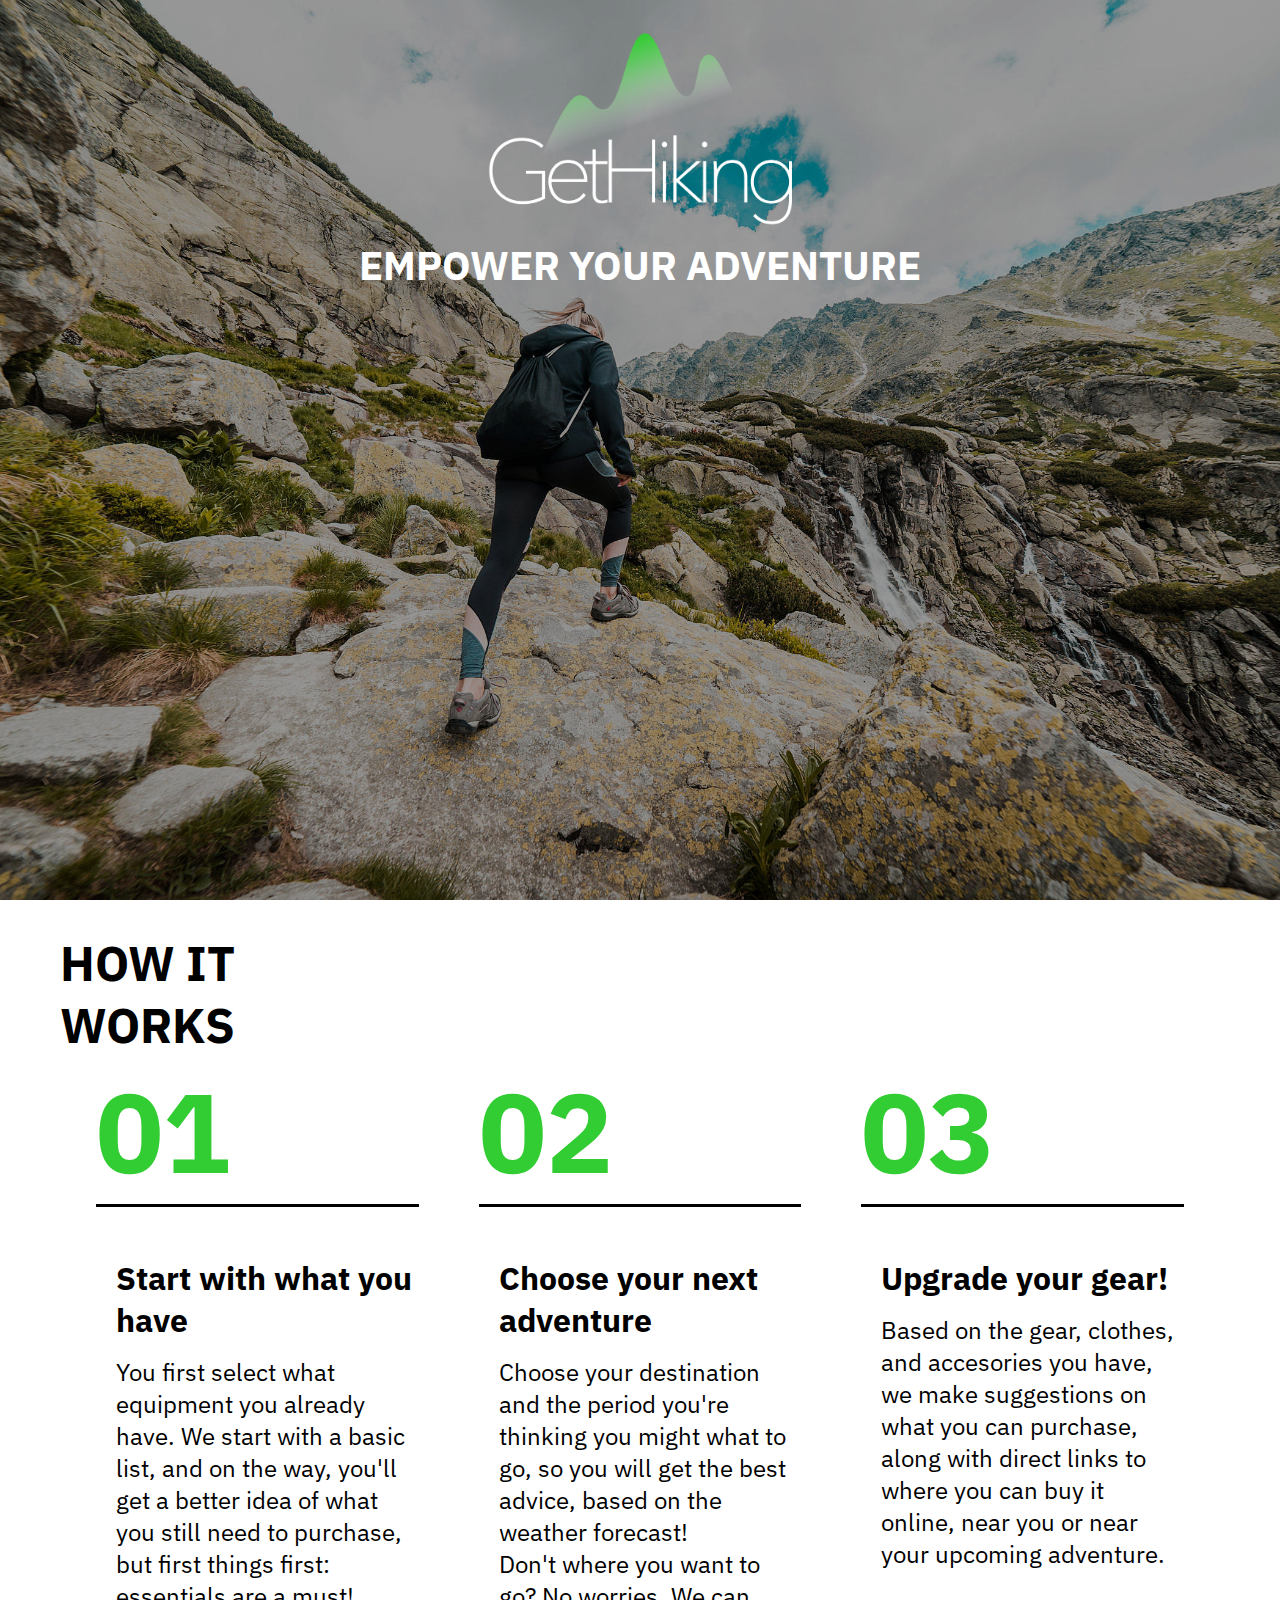
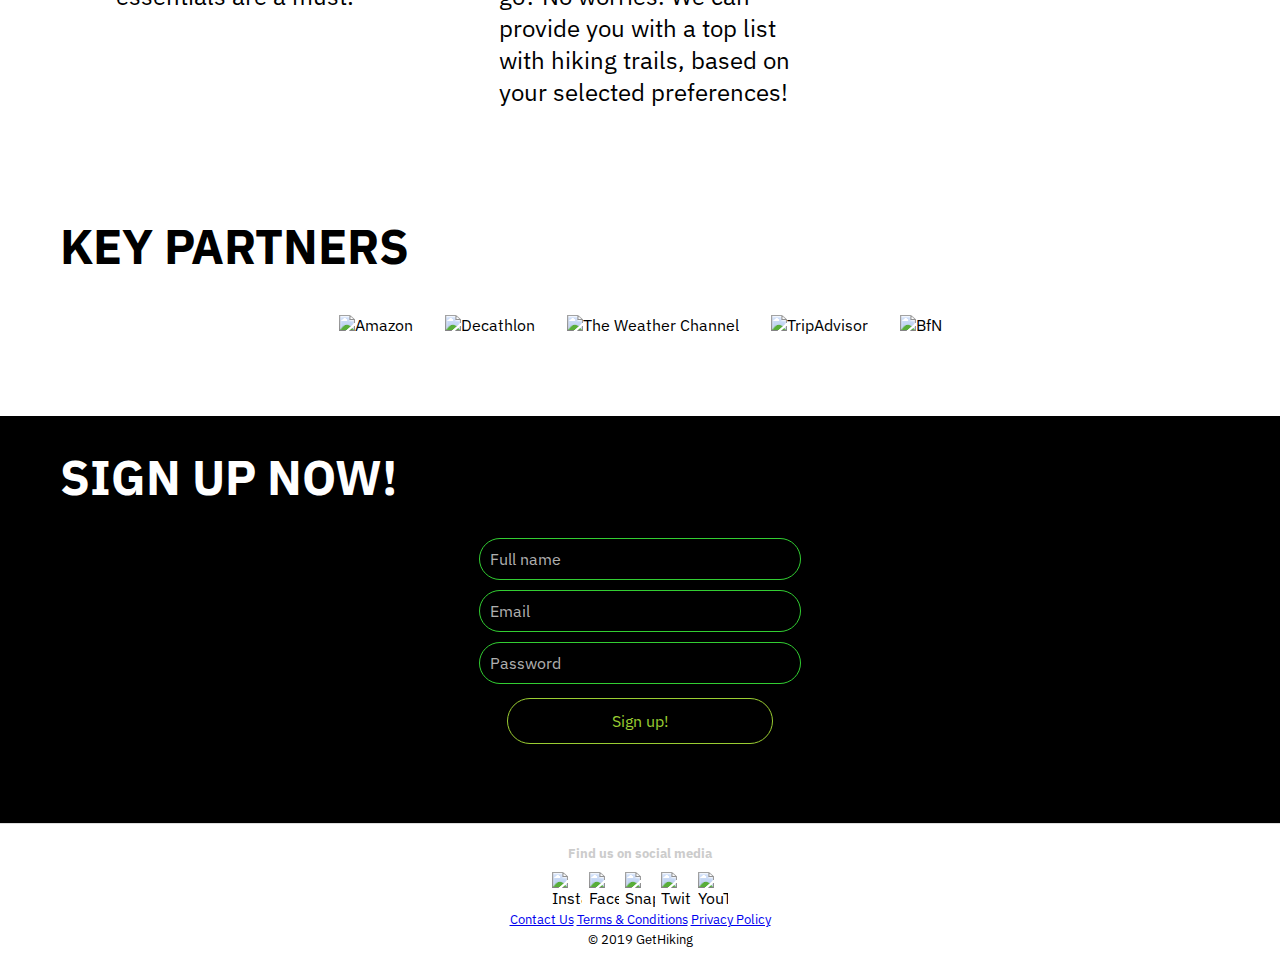
==== index.html @ e92b6bb4 "test commit" ====
<!DOCTYPE html>
<html lang="en">
    <head>
        <link rel="stylesheet" href="style.css" />
        <script src="https://code.jquery.com/jquery-3.3.1.min.js"
                integrity="sha256-FgpCb/KJQlLNfOu91ta32o/NMZxltwRo8QtmkMRdAu8="
                crossorigin="anonymous"></script>
        <link href="https://fonts.googleapis.com/css?family=IBM+Plex+Sans:400,700" rel="stylesheet">
        <link rel="stylesheet" href="https://use.fontawesome.com/releases/v5.6.3/css/all.css" integrity="sha384-UHRtZLI+pbxtHCWp1t77Bi1L4ZtiqrqD80Kn4Z8NTSRyMA2Fd33n5dQ8lWUE00s/" crossorigin="anonymous">
        <title>GetHiking</title>
    </head>
    <body>
        <nav class="navbar">
            <div class="navbar-content">
                <img src="gethiking_logo_wob.png" alt="GetHiking Logo" class="navbar-brand">
                <div class="navbar-links">
                    <a href="#" class="navbar-link active">Home</a>
                    <a href="about.html" class="navbar-link">About Us</a>
                    <a href="#" class="navbar-link">Sign Up</a>
                    <a href="#" class="navbar-link">Sign In</a>
                </div>
            </div>
        </nav>
        <header class="masthead">
            <div class="masthead-hero-img"></div>
            <div class="masthead-content">
                <img src="gethiking_logo_wob.png" alt="GetHiking Logo" class="masthead-logo"><br />
                <h3>EMPOWER YOUR ADVENTURE</h3>
                <h4 id="headline1" class="hidden_on_load"><i class="fas fa-check"></i> Get your packing checklist</h4>
                <h4 id="headline2" class="hidden_on_load"><i class="fas fa-check"></i> Get high quality gear suggestions</h4>
                <h4 id="headline3" class="hidden_on_load"><i class="fas fa-check"></i> Get insights and advice on your trails</h4>
                <h4 id="headline4" class="hidden_on_load"><i class="fas fa-check"></i> Get suggestions based on your current setup</h4>
                <a href="#" class="masthead-btn hidden_on_load">Sign up now</a><br />
                <small class="masthead-small hidden_on_load">Already a user? <a href="#">Click to login</a></small>
                <h6 id="scroll_text" class="hidden_on_load">Scroll to find out more</h6>
                <h5 class="scroll-animation hidden_on_load"><i id="angle_down" class="fas fa-angle-down"></i></h5>
            </div>
        </header>
        <div class="section">
            <div class="container">
                <h1 class="all-caps">How it<br/>works</h1>
                <div class="flex-container">
                    <div class="flex-box-text">
                        <h1 class="flex-header">01</h1><br />
                        <h3 class="flex-header">Start with what you have</h3>
                        <p class="flex-p">You first select what equipment you already have. We start with a basic list, and on the way, you'll get a better idea of what you still need to purchase, but first things first: essentials are a must!</p>
                    </div>
                    <div class="flex-box-text">
                        <h1 class="flex-header">02</h1><br />
                        <h3 class="flex-header">Choose your next adventure</h3>
                        <p class="flex-p">Choose your destination and the period you're thinking you might what to go, so you will get the best advice, based on the weather forecast!<br />Don't where you want to go? No worries. We can provide you with a top list with hiking trails, based on your selected preferences!</p>
                    </div>
                    <div class="flex-box-text">
                        <h1 class="flex-header">03</h1><br />
                        <h3 class="flex-header">Upgrade your gear!</h3>
                        <p class="flex-p">Based on the gear, clothes, and accesories you have, we make suggestions on what you can purchase, along with direct links to where you can buy it online, near you or near your upcoming adventure.</p>
                    </div>
                </div>
            </div>
        </div>
        <div class="spacer"></div>
        <div class="section">
            <div class="container-fluid">
                <h1 class="all-caps">Key Partners</h1>
                <div class="flex-container">
                    <div class="flex-box">
                        <img class="flex-box-img" src="https://upload.wikimedia.org/wikipedia/commons/thumb/7/70/Amazon_logo_plain.svg/2000px-Amazon_logo_plain.svg.png" alt="Amazon">
                    </div>
                    <div class="flex-box">
                        <img class="flex-box-img" src="https://upload.wikimedia.org/wikipedia/de/thumb/c/c4/Decathlon_Logo.svg/2000px-Decathlon_Logo.svg.png" alt="Decathlon">
                    </div>
                    <div class="flex-box">
                        <img class="flex-box-img" src="https://upload.wikimedia.org/wikipedia/commons/thumb/7/77/The_Weather_Channel_logo_2005-present.svg/1200px-The_Weather_Channel_logo_2005-present.svg.png" alt="The Weather Channel">
                    </div>
                    <div class="flex-box">
                        <img class="flex-box-img" src="https://upload.wikimedia.org/wikipedia/en/thumb/2/22/TripAdvisor_logo.svg/1200px-TripAdvisor_logo.svg.png" alt="TripAdvisor">
                    </div>
                    <div class="flex-box">
                        <img class="flex-box-img" src="https://www.bfn.de/fileadmin/global/templates/images/logo_bfn.gif" alt="BfN">
                    </div>
                </div>
            </div>
        </div>
        <div class="spacer"></div>
        <!-- <div class="section">
            <div class="container">
                <h1 class="all-caps">User Testimonials</h1>
            </div>
        </div> -->
        <div class="section section-dark">
            <div class="container">
                <h1 class="all-caps">Sign up now!</h1>
                <div class="center">
                    <input type="text" name="" value="" placeholder="Full name" class="form-control"><br />
                    <input type="text" name="" value="" placeholder="Email" class="form-control"><br />
                    <input type="password" name="" value="" placeholder="Password" class="form-control"><br />
                    <a href="#" class="btn-link btn-success">Sign up!</a><br />
                </div>
            </div>
            <div class="spacer">

            </div>
        </div>
        <footer class="footer center">
            <h5>Find us on social media</h5>
            <div class="flex-container">
                <div class="footer-flex-box">
                    <img class="flex-box-img" src="https://www.brandchannel.com/wp-content/uploads/2016/05/instagram-new-logo-may-2016.jpg" alt="Instagram">
                </div>
                <div class="footer-flex-box">
                    <img class="flex-box-img" src="https://upload.wikimedia.org/wikipedia/commons/thumb/c/cd/Facebook_logo_%28square%29.png/600px-Facebook_logo_%28square%29.png" alt="Facebook">
                </div>
                <div class="footer-flex-box">
                    <img class="flex-box-img" src="https://seeklogo.com/images/S/snapchat-logo-2D9C3E7ADA-seeklogo.com.png" alt="Snapchat">
                </div>
                <div class="footer-flex-box">
                    <img class="flex-box-img" src="https://upload.wikimedia.org/wikipedia/de/thumb/9/9f/Twitter_bird_logo_2012.svg/2000px-Twitter_bird_logo_2012.svg.png" alt="Twitter">
                </div>
                <div class="footer-flex-box">
                    <img class="flex-box-img" src="https://upload.wikimedia.org/wikipedia/commons/thumb/7/72/YouTube_social_white_square_%282017%29.svg/2000px-YouTube_social_white_square_%282017%29.svg.png" alt="YouTube">
                </div>
            </div>
            <small><a href="#">Contact Us</a> <a href="#">Terms & Conditions</a> <a href="#">Privacy Policy</a></small><br />
            <small>&copy 2019 GetHiking</small>
        </footer>
        
    </body>
    <script type="text/javascript">
      $(document).ready(function () {
            $(".hidden_on_load").css({opacity: 0});
            $(".navbar").hide();
            $("#headline1").delay(1000).animate({opacity: 1}, 600, "swing", function(){
                $("#headline2").animate({opacity: 1}, 600, "swing", function(){
                    $("#headline3").animate({opacity: 1}, 600, "swing", function(){
                        $("#headline4").animate({opacity: 1}, 600, "swing", function(){
                            $(".masthead-btn, .masthead-small").delay(700).animate({opacity: 1}, 600, "swing");
                            $("#scroll_text").delay(700).animate({opacity: 1}, 600, "swing");
                        });
                    });
                });
            });
            $(function () {
                $(window).scroll(function () {
                    if ($(this).scrollTop() > 100) {
                        $('.navbar').fadeIn();
                    } else {
                        $('.navbar').fadeOut();
                    }
                });
            });
        });
    </script>

</html>
---- style.css ----
body {
    font-family: 'IBM Plex Sans', sans-serif;
    margin: 0;
}

h1 {
    font-size: 3rem;
}

.container, .container-fluid {
    max-width: 1160px;
    padding: 0 2vw 0 2vw;
    margin: 0 auto;
}

.navbar {
    position: fixed;
    left: 0;
    top: 0;
    width: 100vw;
    height: 70px;
    background-color: rgba(0,0,0,0.98);
    z-index: 9999;
}


.navbar-brand {
    display: inline;
    height: 100%;
}

.navbar-content {
    left: 15px;
    right: 15px;
    position: absolute;
    height: 80%;
    width: 100vw;
    top: 50%;
    transform: translateY(-50%);
}

.navbar-links {
    top: 50%;
    transform: translateY(-50%);
    display: inline;
    position: absolute;
    float: right;
    right: 20px;
}

.navbar-link:link, .navbar-link:visited {
    margin-right: 5px;
    text-align: center;
    border: 1.5px solid white;
    padding: 10px 20px 10px 20px;
    border-radius: 30px;
    color: white;
    text-decoration: none;
    transition: color .15s ease-in, background-color .15s ease-in;
}

.navbar-link:hover {
    background-color: white;
    border: 1.5px solid white;
    color: black;
}

.navbar-link:active {
    background-color: #f0f0f0;
    border: 1.5px solid #fefefe;
    color: black;
    transition: background-color 0s;
}

.active {
    background-color: white;
    color: black !important;
}

.masthead {
    min-height: 100vh !important;
    width: 100vw;
    text-align: center;
    animation: fadein 1s;
}

.masthead-hero-img {
    position: absolute;
    z-index: -1;
    width: 100%;
    height: 100%;
    background-image: url(hiking_hero_img.jpg);
    background-repeat: no-repeat;
    background-size: cover;
    filter: brightness(0.6);
}

.masthead-logo {
    padding-top: 3vh;
    max-width: 70vw;
}

.masthead-small, .masthead a {
    color: white
}
@media only screen and (min-width: 500px) {
    .masthead-logo {
        max-width: 25vw;
    }
}

.masthead-content {
    width: 100%;
    min-height: 100vh !important;
    z-index: 0;
    position: absolute;
    word-break: break-all;
}

.masthead-content h1, .masthead-content h2, .masthead-content h3 {
    margin: 5px 0 5px 0;
    color: white;
    display: block;
    word-break: keep-all;
    font-size: 2.5rem;
    font-weight: 800;
}
.masthead h4{
    margin: 10px 10px 20px 10px;
    color: white;
    display: block;
    word-break: keep-all;
    font-size: 1.5rem;
    font-weight: 800;
}

.masthead h5 {
    margin: 0;
    color: white;
    display: block;
    font-size: 1.5rem;
    font-weight: 800;
}

.masthead h6 {
    margin: 10px 0 0 0;
    color: white;
    font-size: 1.25rem;
    font-weight: 800;
}

.alert {
    padding: 15px;
    border: 2px solid;
    border-radius: 8px;
    max-width: 60vw;
    margin: 15px auto;
    color: white;
}

.alert-info {
    border-color: #007bff;
    background-color: rgba(0,123,255,0.75);
}

.alert-warning {
    border-color: #ffc107;
    background-color: rgba(255,193,7,0.75);
}

.alert-success {
    border-color: #28a745;
    background-color: rgba(40,167,69,0.75);
}

.alert-danger {
    border-color: #dc353d;
    background-color: rgba(220,53,69,0.75);
}

.section {
    position: relative;
    width: 100vw !important;
}

.section-dark {
    background-color: black;
}

.flex-container {
    display: flex;
    align-content: center;
    justify-content: center;
    flex-flow: row wrap;
}

.flex-box {
    max-width: 200px;
    padding: .1rem .75rem .1rem .75rem;
    margin: .25rem .25rem .25rem .25rem;
    align-self: center;
}

.flex-box-text {
    max-width: 33%;
    padding: 0;
    margin: 0;
    align-self: flex-start;
    text-align: left;
}

.section-dark .flex-box-text, .section-dark h1 {
    color: white;
}

.footer-flex-box {
    /* margin-top: 50px; */
    max-width: 30px;
    padding: 0 .2rem 0 .2rem;
    align-self: center;
    margin-bottom: 0;
}

.flex-box-img {
    max-width: 100%;
}

h1.flex-header {
    font-size: 7rem;
    padding: 0 20px 0 0;
    margin: -30px 30px 15px 30px;
    border-bottom: 3px solid black;
    color: limegreen;
}

.section-dark h1 {
    margin: 0;
    padding-top: 30px;
    padding-bottom: 30px;
}

h3.flex-header {
    font-size: 2rem;
    padding: 0 0 0 20px;
    margin: 15px 30px 15px 30px;
}

.flex-p {
    font-size: 1.5rem;
    padding: 0 0 0 20px;
    margin: 0 30px 0px 30px;
}

.narrow-margin {
    margin: 10px 0 10px 0;
}
.center {
    text-align: center;
}

a.masthead-btn:link, a.masthead-btn:visited{
    border: 1.5px solid #FFFFFF;
    border-radius: 1.5rem;
    padding: .75rem 2rem .75rem 2rem;
    margin: .25rem 0 .25rem 0;
    text-align: center;
    display: inline-block;
    min-width: 200px;
    color: #FFFFFF;
    font-size: 1.5rem;
    text-decoration: none !important;
    background-color: rgba(255,255,255,0);
    transition: color .15s ease-in, background-color .15s ease-in;

}

a.masthead-btn:hover{
    color: black;
    background-color: #FFFFFF;
}

a.masthead-btn:active{
    border-color: #F0F0F0;
    color: black;
    background-color: #F0F0F0;
    transition: color 0s, background-color 0s;
}

.btn-link {
    border: 1.5px solid;
    border-radius: 1.5rem;
    padding: .75rem 2rem .75rem 2rem;
    margin: .25rem 0 .25rem 0;
    text-align: center;
    display: inline-block;
    min-width: 200px;
    text-decoration: none !important;
    transition: color .15s ease-in, background-color .15s ease-in;
}

.btn-success:link, .btn-success:visited{
    border-color:  #9ACD32;
    color: #9ACD32;
}

.btn-danger:link, .btn-danger:visited {
    border-color: #dc353d;
    color: #dc353d;
}

.btn-success:hover {
    color: white;
    background-color: #9ACD32;
}

.btn-danger:hover {
    background-color: #dc353d;
    color: white;
}

.btn-success:active {
    background-color: #9ACD32;
    transition: background-color 0s;
}

.btn-danger:active {
    background-color: #bf2c31;
    transition: background-color 0s;
}


.footer {
    border-top: 1px solid #DDDDDD;
    padding: 10px 0 10px 0;
}

.footer h5 {
    color: #CCCCCC;
    margin: 10px 0 10px 0;
}

@media only screen and (max-width : 800px) {
    .my_image {
        max-width: calc(98vw - 20px);
    }
}

.scroll-animation {
    animation-name: scrollanimation;
    animation-delay: 4.1s;
    animation-duration: 1.5s;
    animation-iteration-count: infinite;
    animation-direction: normal;
}

.all-caps {
    text-transform: uppercase;
}

.spacer {
    height: 75px;
}
.form {
    display: block;
    width: 300px;
}

.btn {

}

.form-control {
    background-color: rgba(0,0,0,0);
    color: white;
    padding: 10px;
    width: 300px !important;
    border: 1px solid limegreen;
    border-radius: 1.5rem;
    font-size: 1rem;
    font-family: 'IBM Plex Sans';
    margin: 0 0 10px 0;
}
input.form-control::placeholder {
    color: rgba(255,255,255, 0.7);
    font-family: 'IBM Plex Sans';
}

@keyframes scrollanimation {
    from {opacity: 0; margin-top: 0px}
    to {opacity: 1; margin-top: 20px}
}

@keyframes fadein {
    from { opacity: 0; }
    to   { opacity: 1; }
}
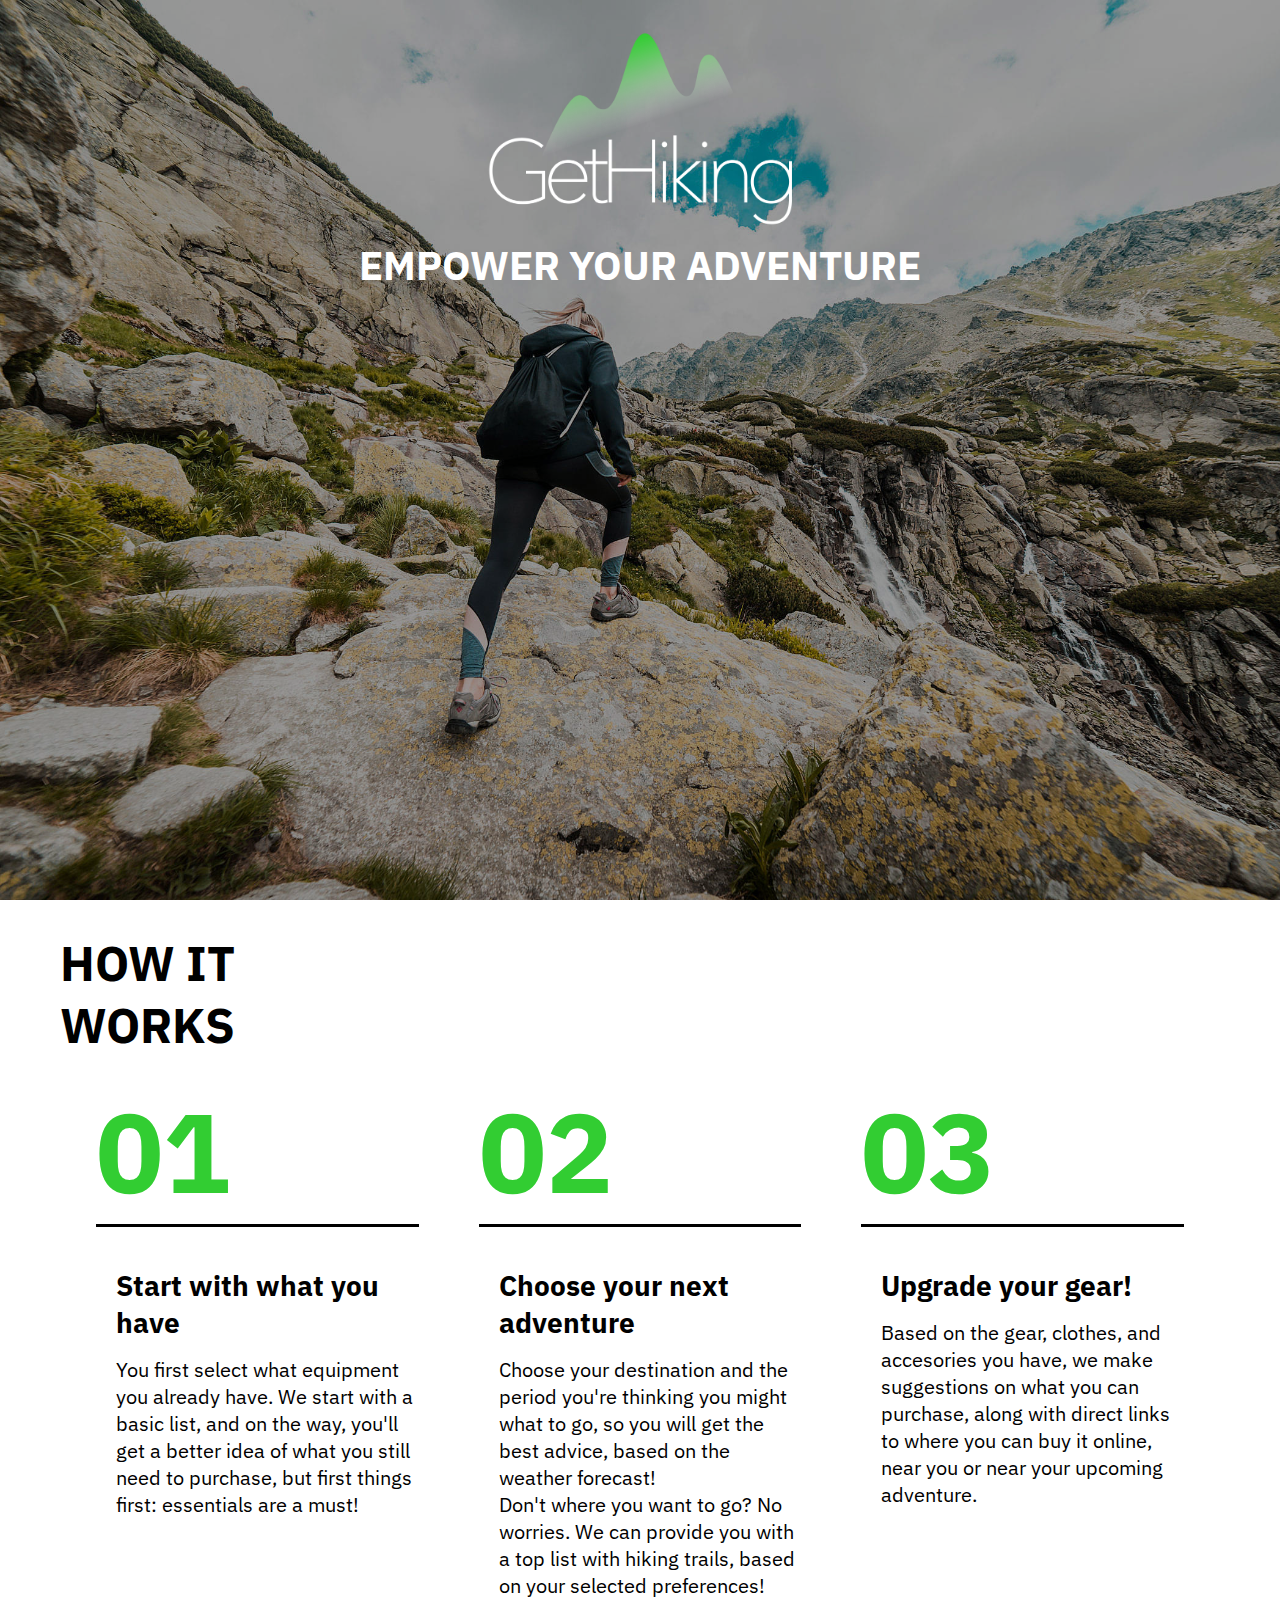
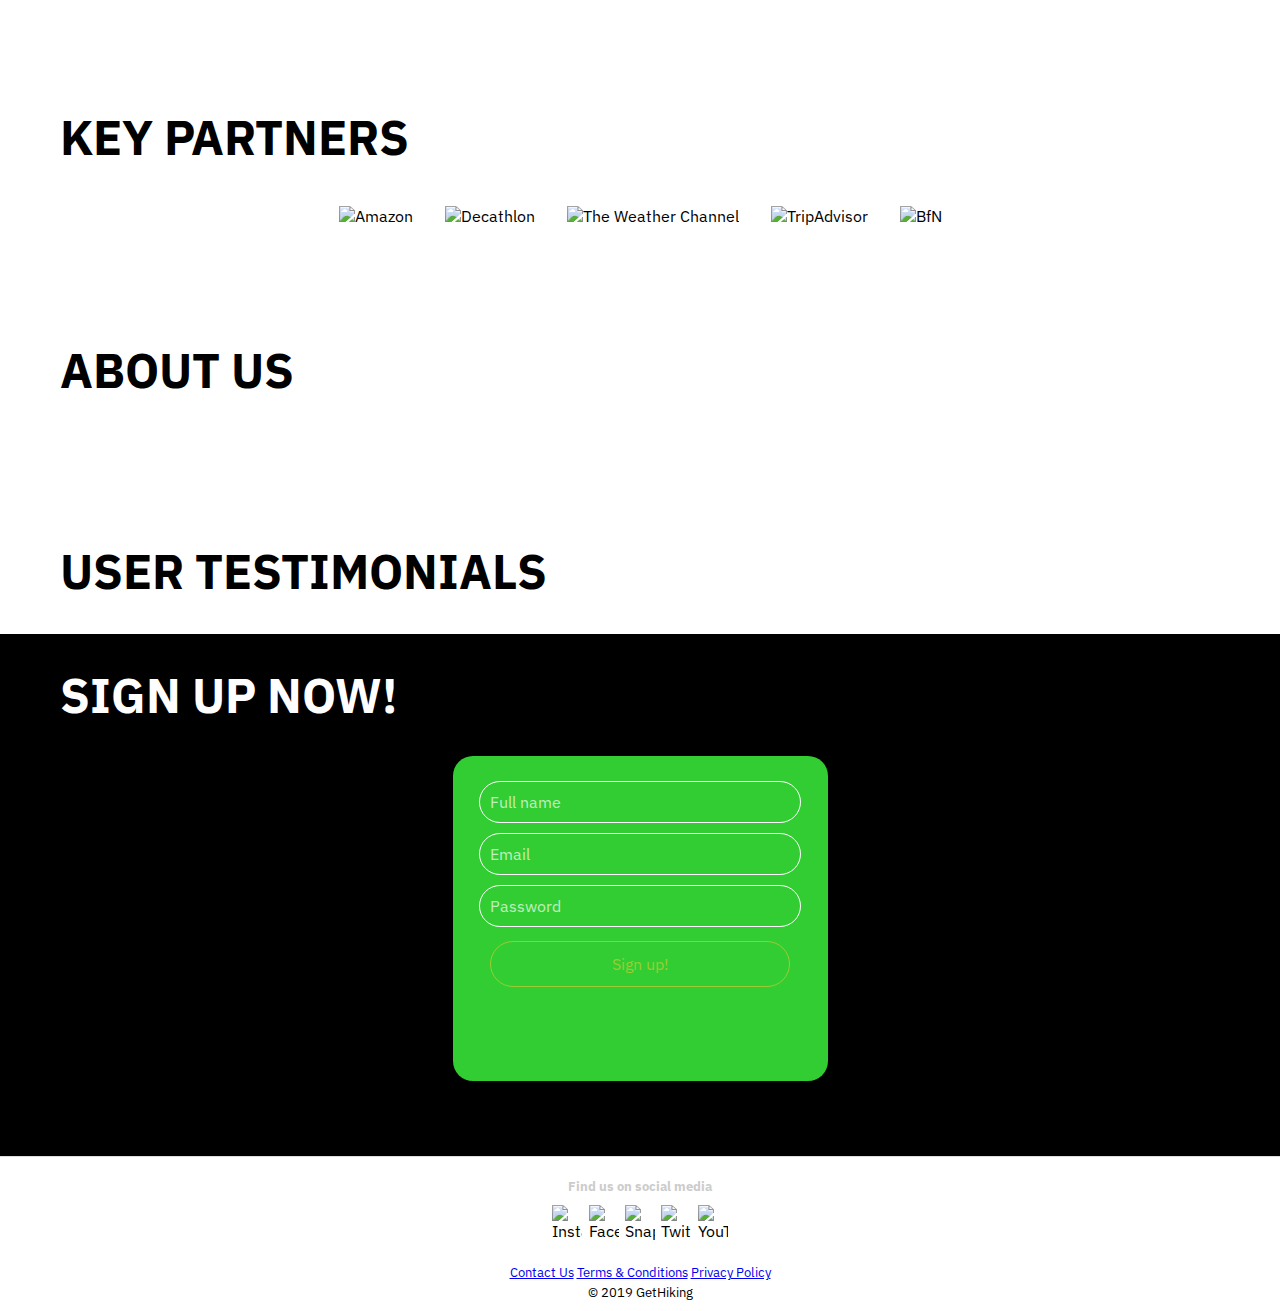
==== commit e11a0c6a: "Updated responsive design" ====
--- a/index.html
+++ b/index.html
@@ -1,6 +1,7 @@
 <!DOCTYPE html>
 <html lang="en">
     <head>
+        <meta name="viewport" content="width=device-width, initial-scale=1.0">
         <link rel="stylesheet" href="style.css" />
         <script src="https://code.jquery.com/jquery-3.3.1.min.js"
                 integrity="sha256-FgpCb/KJQlLNfOu91ta32o/NMZxltwRo8QtmkMRdAu8="
@@ -11,13 +12,15 @@
     </head>
     <body>
         <nav class="navbar">
+            <script type="text/javascript">
+                $(".navbar").hide();
+            </script>
             <div class="navbar-content">
                 <img src="gethiking_logo_wob.png" alt="GetHiking Logo" class="navbar-brand">
                 <div class="navbar-links">
-                    <a href="#" class="navbar-link active">Home</a>
-                    <a href="about.html" class="navbar-link">About Us</a>
-                    <a href="#" class="navbar-link">Sign Up</a>
-                    <a href="#" class="navbar-link">Sign In</a>
+                    <a href="#about" class="navbar-link">About Us</a>
+                    <a href="#login" class="navbar-link">Sign In</a>
+                    <a href="#signup" class="navbar-link focus">Sign Up</a>
                 </div>
             </div>
         </nav>
@@ -82,19 +85,27 @@
             </div>
         </div>
         <div class="spacer"></div>
-        <!-- <div class="section">
+        <div class="section" id="about">
+            <div class="container">
+                <h1 class="all-caps">About Us</h1>
+            </div>
+        </div>
+        <div class="spacer"></div>
+        <div class="section">
             <div class="container">
                 <h1 class="all-caps">User Testimonials</h1>
             </div>
-        </div> -->
+        </div>
         <div class="section section-dark">
             <div class="container">
                 <h1 class="all-caps">Sign up now!</h1>
                 <div class="center">
-                    <input type="text" name="" value="" placeholder="Full name" class="form-control"><br />
-                    <input type="text" name="" value="" placeholder="Email" class="form-control"><br />
-                    <input type="password" name="" value="" placeholder="Password" class="form-control"><br />
-                    <a href="#" class="btn-link btn-success">Sign up!</a><br />
+                    <form class="signup-form" onsubmit="signup(event); return false;" action="index.html" method="post">
+                        <input type="text" name="" value="" placeholder="Full name" class="form-control"><br />
+                        <input type="text" name="" value="" placeholder="Email" class="form-control"><br />
+                        <input type="password" name="" value="" placeholder="Password" class="form-control"><br />
+                        <input type="submit" class="form-control btn-link btn-success" value="Sign up!"><br />
+                    </form>
                 </div>
             </div>
             <div class="spacer">
@@ -120,15 +131,17 @@
                     <img class="flex-box-img" src="https://upload.wikimedia.org/wikipedia/commons/thumb/7/72/YouTube_social_white_square_%282017%29.svg/2000px-YouTube_social_white_square_%282017%29.svg.png" alt="YouTube">
                 </div>
             </div>
+            <br />
             <small><a href="#">Contact Us</a> <a href="#">Terms & Conditions</a> <a href="#">Privacy Policy</a></small><br />
             <small>&copy 2019 GetHiking</small>
         </footer>
-        
+        <div class="modal">
+
+        </div>
     </body>
     <script type="text/javascript">
       $(document).ready(function () {
             $(".hidden_on_load").css({opacity: 0});
-            $(".navbar").hide();
             $("#headline1").delay(1000).animate({opacity: 1}, 600, "swing", function(){
                 $("#headline2").animate({opacity: 1}, 600, "swing", function(){
                     $("#headline3").animate({opacity: 1}, 600, "swing", function(){
@@ -138,6 +151,13 @@
                         });
                     });
                 });
+            });
+            $("nav").find("a").click(function(e) {
+                e.preventDefault();
+                var section = $(this).attr("href");
+                $("html, body").animate({
+                    scrollTop: $(section).offset().top - 70
+                }, 1500, "swing");
             });
             $(function () {
                 $(window).scroll(function () {
@@ -149,6 +169,12 @@
                 });
             });
         });
+        function signup(e){
+            e.preventDefault();
+            alert("we're here...");
+            console.log("form submit...");
+            return false;
+        }
     </script>
 
 </html>
--- a/style.css
+++ b/style.css
@@ -36,17 +36,26 @@
     height: 80%;
     width: 100vw;
     top: 50%;
+    -webkit-transform: translateY(-50%);
+    -moz-transform: translateY(-50%);
+    -ms-transform: translateY(-50%);
     transform: translateY(-50%);
 }
+
+
 
 .navbar-links {
     top: 50%;
+    -webkit-transform: translateY(-50%);
+    -moz-transform: translateY(-50%);
+    -ms-transform: translateY(-50%);
     transform: translateY(-50%);
     display: inline;
     position: absolute;
     float: right;
     right: 20px;
 }
+
 
 .navbar-link:link, .navbar-link:visited {
     margin-right: 5px;
@@ -59,6 +68,23 @@
     transition: color .15s ease-in, background-color .15s ease-in;
 }
 
+@media only screen and (max-width: 450px) {
+    .navbar-links {
+        font-size: 0.8rem;
+    }
+
+    .navbar-link:link, .navbar-link:visited {
+        margin-right: 5px;
+        text-align: center;
+        border: 1.5px solid white;
+        padding: 7.5px 15px 7.5px 15px;
+        border-radius: 30px;
+        color: white;
+        text-decoration: none;
+        transition: color .15s ease-in, background-color .15s ease-in;
+    }
+}
+
 .navbar-link:hover {
     background-color: white;
     border: 1.5px solid white;
@@ -72,7 +98,7 @@
     transition: background-color 0s;
 }
 
-.active {
+.focus {
     background-color: white;
     color: black !important;
 }
@@ -82,6 +108,7 @@
     width: 100vw;
     text-align: center;
     animation: fadein 1s;
+    /* transform: translateZ(0); */
 }
 
 .masthead-hero-img {
@@ -134,6 +161,19 @@
     font-weight: 800;
 }
 
+@media only screen and (max-width: 450px) {
+    .masthead-content h1, .masthead-content h2, .masthead-content h3 {
+        margin: 5px 0 5px 0;
+        color: white;
+        display: block;
+        word-break: keep-all;
+        font-size: 2rem;
+    }
+    .masthead h4{
+        font-size: 1.1rem;
+    }
+}
+
 .masthead h5 {
     margin: 0;
     color: white;
@@ -228,7 +268,7 @@
 h1.flex-header {
     font-size: 7rem;
     padding: 0 20px 0 0;
-    margin: -30px 30px 15px 30px;
+    margin: -10px 30px 15px 30px;
     border-bottom: 3px solid black;
     color: limegreen;
 }
@@ -240,15 +280,44 @@
 }
 
 h3.flex-header {
-    font-size: 2rem;
+    font-size: 1.75rem;
     padding: 0 0 0 20px;
-    margin: 15px 30px 15px 30px;
+    margin: 5px 30px 15px 30px;
 }
 
 .flex-p {
-    font-size: 1.5rem;
+    font-size: 1.25rem;
     padding: 0 0 0 20px;
     margin: 0 30px 0px 30px;
+}
+
+@media only screen and (max-width: 450px){
+    .flex-box-text {
+        min-width: 90vw;
+        padding: 0;
+        margin: 0;
+        align-self: flex-start;
+        text-align: left;
+    }
+    h3.flex-header {
+        font-size: 1.75rem;
+        padding: 0 0 0 20px;
+        margin: 5px 5px 15px 5px;
+    }
+
+    .flex-p {
+        font-size: 1.25rem;
+        padding: 0 0 0 20px;
+        margin: 0 30px 10px 30px;
+    }
+
+    h1.flex-header {
+        font-size: 6rem;
+        padding: 0 20px 0 0;
+        margin: -10px 5px 15px 5px;
+        border-bottom: 3px solid black;
+        color: limegreen;
+    }
 }
 
 .narrow-margin {
@@ -286,6 +355,37 @@
     transition: color 0s, background-color 0s;
 }
 
+.signup-form {
+    background-color: limegreen;
+    border-radius: 20px;
+    display: inline-block;
+    padding: 25px 0 0 0;
+    width: 375px;
+    height: 300px;
+}
+
+.form-control {
+    background-color: rgba(0,0,0,0);
+    color: white;
+    padding: 10px;
+    width: 80% !important;
+    border: 1px solid white;
+    border-radius: 1.5rem;
+    font-size: 1rem;
+    font-family: 'IBM Plex Sans';
+    margin: 0 0 10px 0;
+}
+input.form-control::placeholder {
+    color: rgba(255,255,255, 0.7);
+    font-family: 'IBM Plex Sans';
+}
+
+@media only screen and (max-width: 450px) {
+    .signup-form {
+        width: 90vw;
+    }
+}
+
 .btn-link {
     border: 1.5px solid;
     border-radius: 1.5rem;
@@ -298,7 +398,7 @@
     transition: color .15s ease-in, background-color .15s ease-in;
 }
 
-.btn-success:link, .btn-success:visited{
+.btn-success, .btn-success:link, .btn-success:visited{
     border-color:  #9ACD32;
     color: #9ACD32;
 }
@@ -351,6 +451,7 @@
     animation-duration: 1.5s;
     animation-iteration-count: infinite;
     animation-direction: normal;
+    transform: translateZ(0);
 }
 
 .all-caps {
@@ -360,29 +461,9 @@
 .spacer {
     height: 75px;
 }
-.form {
-    display: block;
-    width: 300px;
-}
 
 .btn {
 
-}
-
-.form-control {
-    background-color: rgba(0,0,0,0);
-    color: white;
-    padding: 10px;
-    width: 300px !important;
-    border: 1px solid limegreen;
-    border-radius: 1.5rem;
-    font-size: 1rem;
-    font-family: 'IBM Plex Sans';
-    margin: 0 0 10px 0;
-}
-input.form-control::placeholder {
-    color: rgba(255,255,255, 0.7);
-    font-family: 'IBM Plex Sans';
 }
 
 @keyframes scrollanimation {
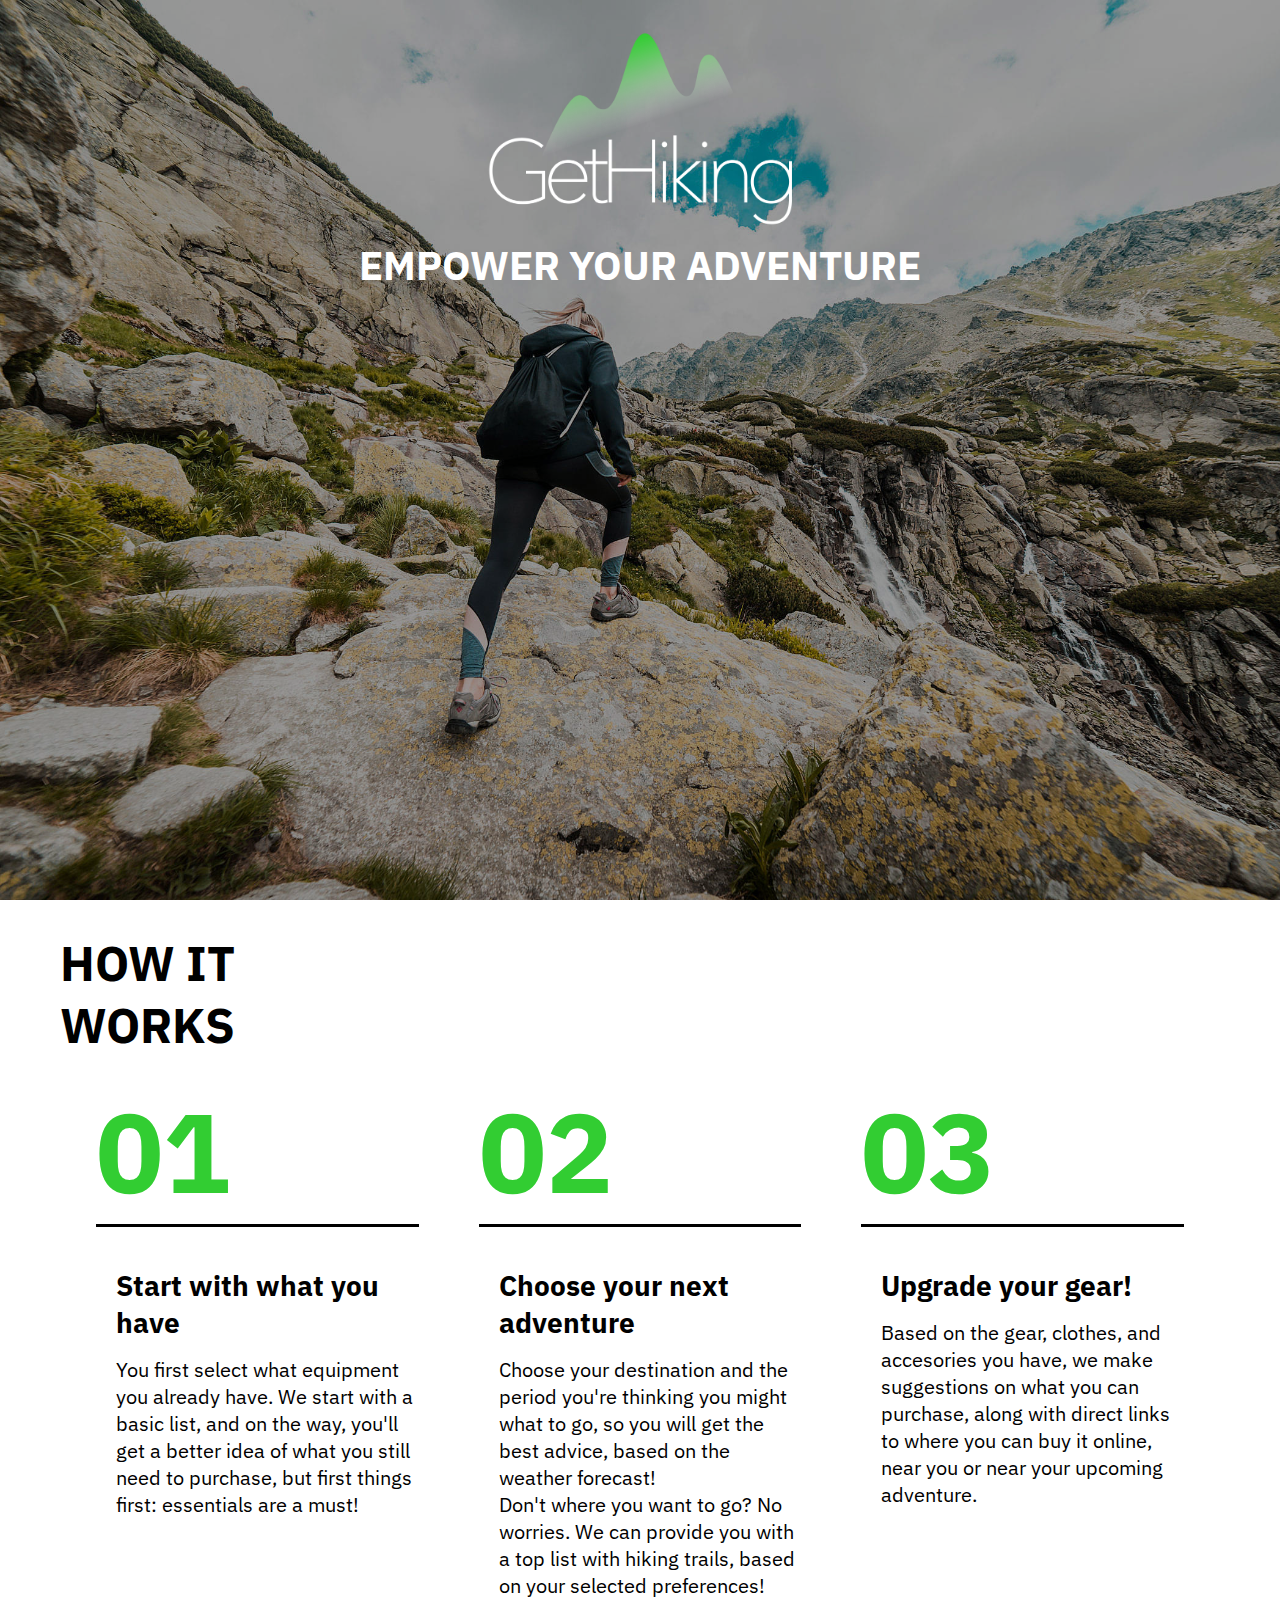
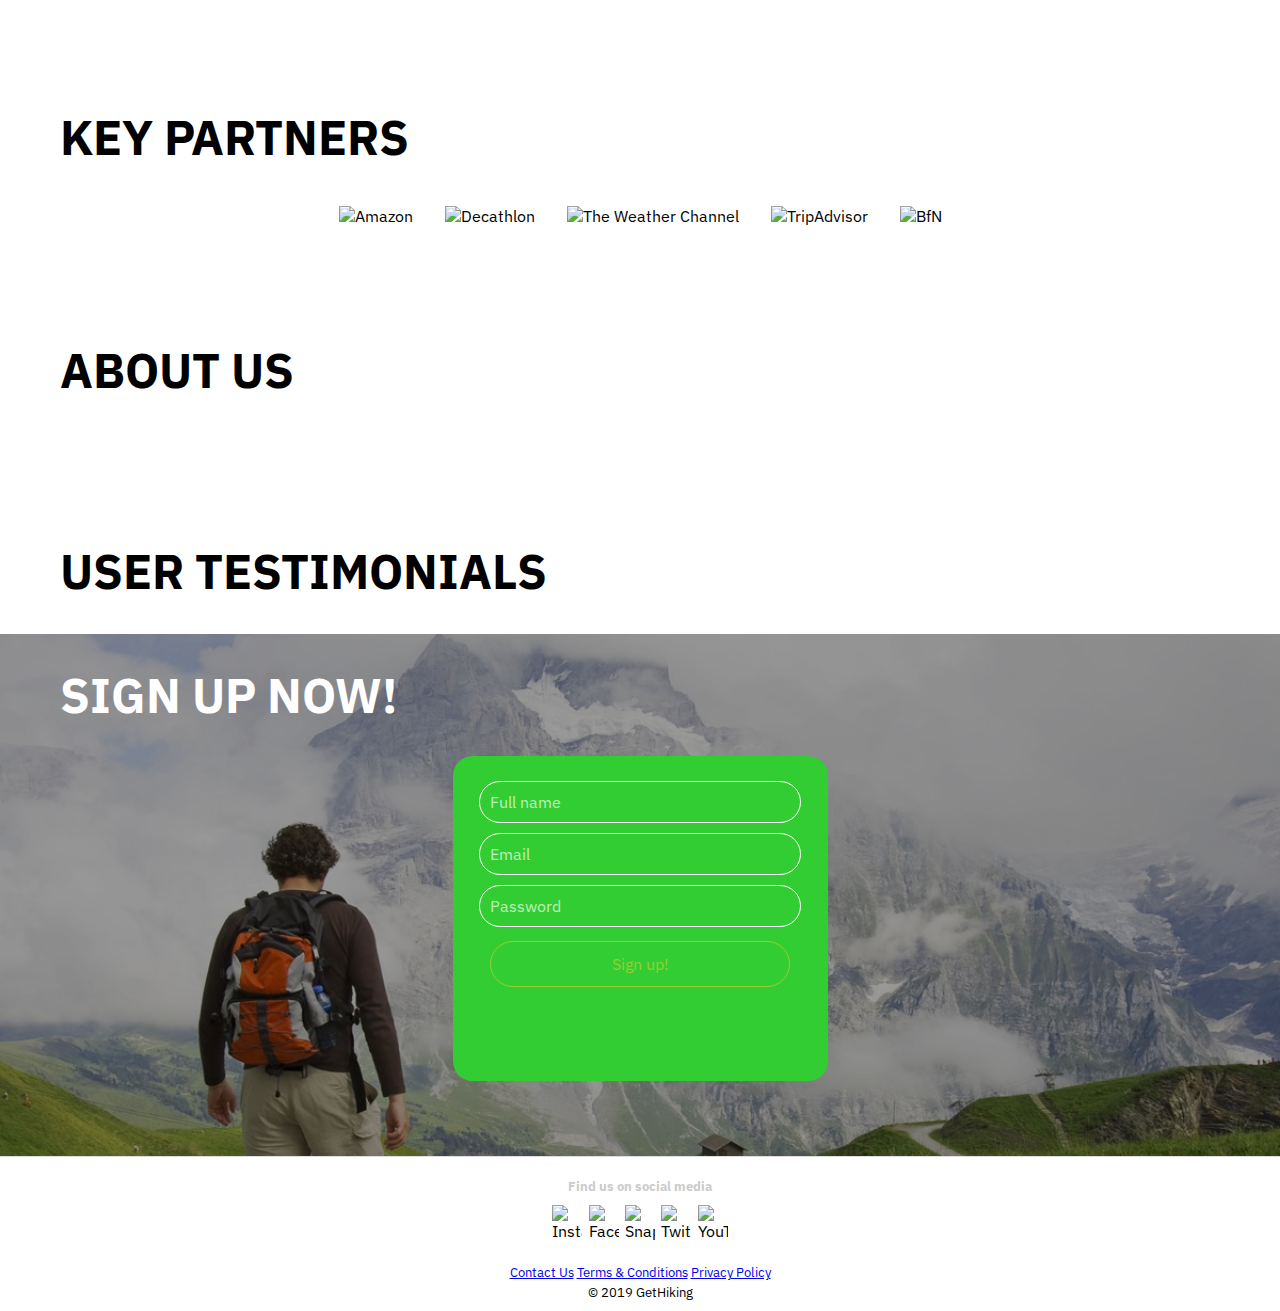
==== commit a93778e1: "Added image behind signup section" ====
--- a/index.html
+++ b/index.html
@@ -97,6 +97,7 @@
             </div>
         </div>
         <div class="section section-dark">
+            <div class="signup-hero-img"></div>
             <div class="container">
                 <h1 class="all-caps">Sign up now!</h1>
                 <div class="center">
@@ -158,6 +159,8 @@
                 $("html, body").animate({
                     scrollTop: $(section).offset().top - 70
                 }, 1500, "swing");
+                $(this).blur();
+
             });
             $(function () {
                 $(window).scroll(function () {
--- a/style.css
+++ b/style.css
@@ -122,6 +122,17 @@
     filter: brightness(0.6);
 }
 
+.signup-hero-img {
+    position: absolute;
+    z-index: -1;
+    width: 100%;
+    height: 100% !important;
+    background-image: url(signup-hero-img.jpg);
+    background-repeat: no-repeat;
+    background-size: cover;
+    filter: brightness(0.6);
+}
+
 .masthead-logo {
     padding-top: 3vh;
     max-width: 70vw;
@@ -224,7 +235,7 @@
 }
 
 .section-dark {
-    background-color: black;
+    /* background-color: black; */
 }
 
 .flex-container {
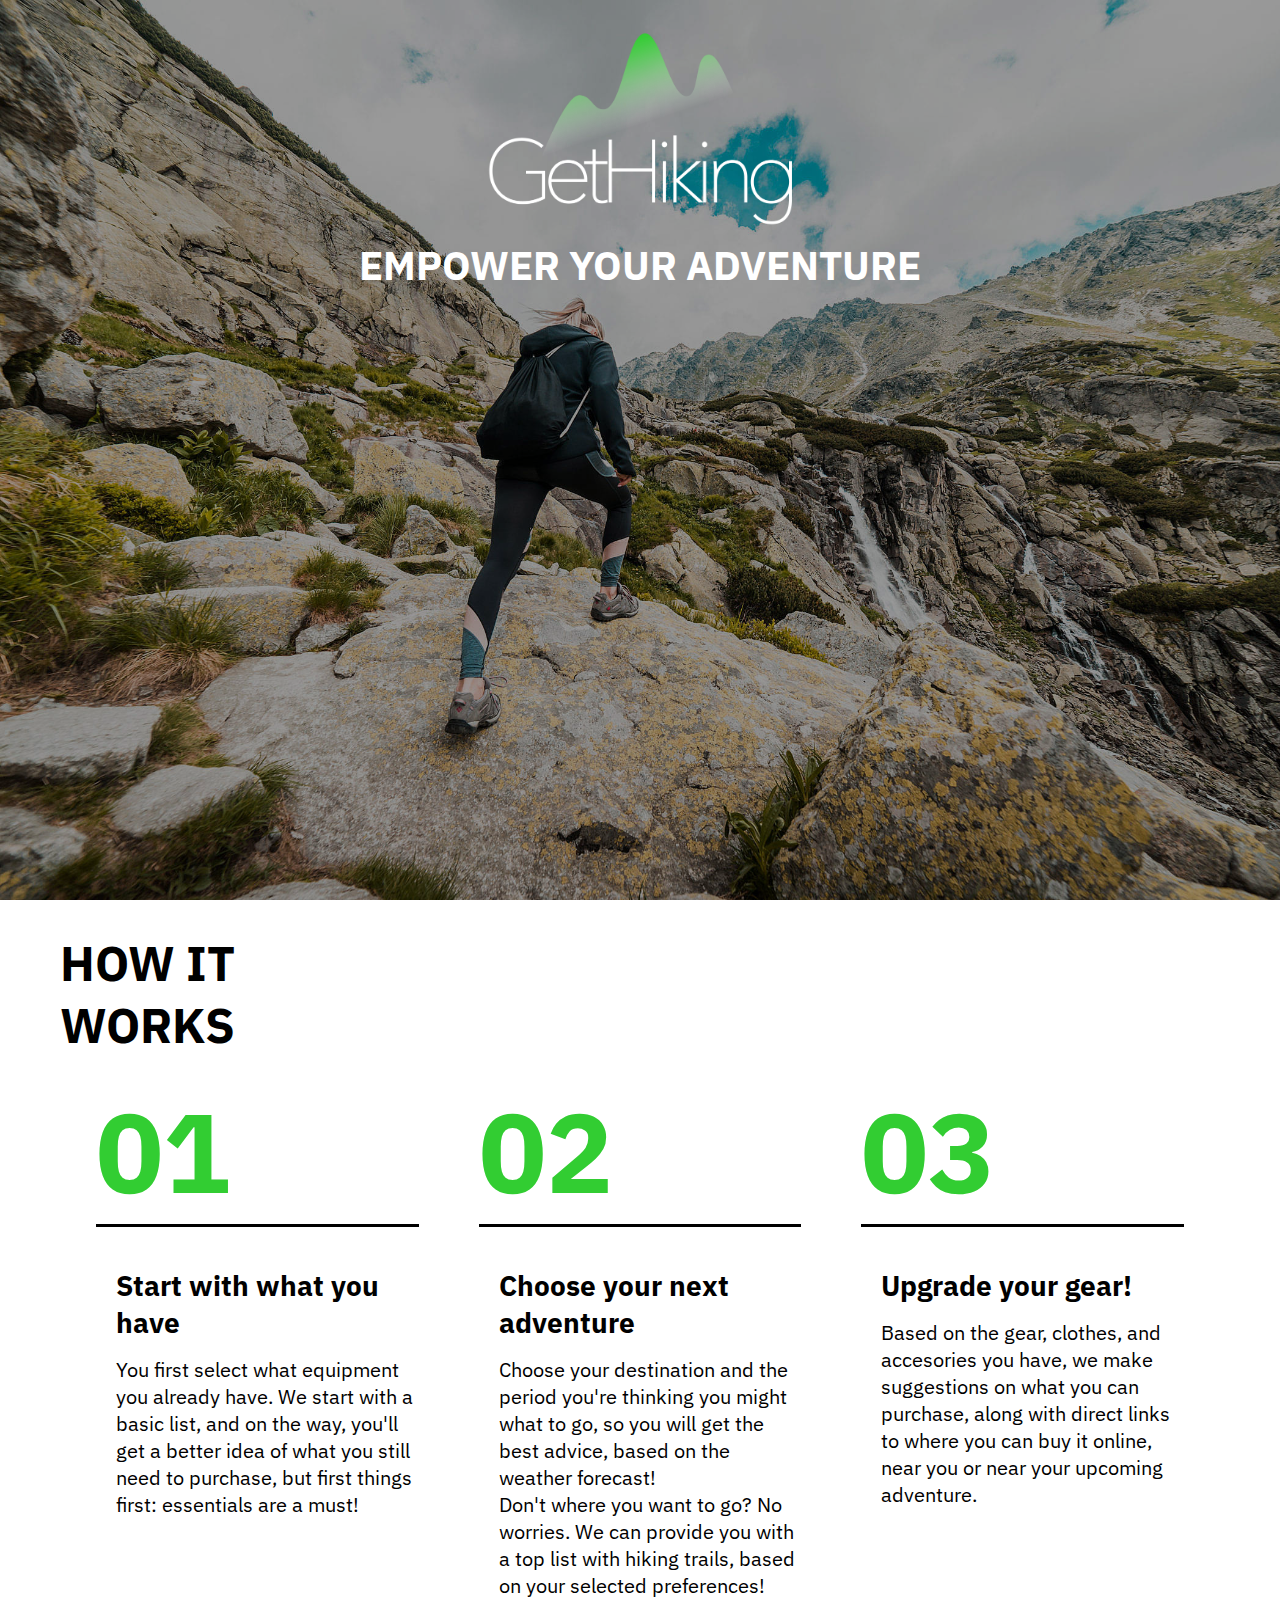
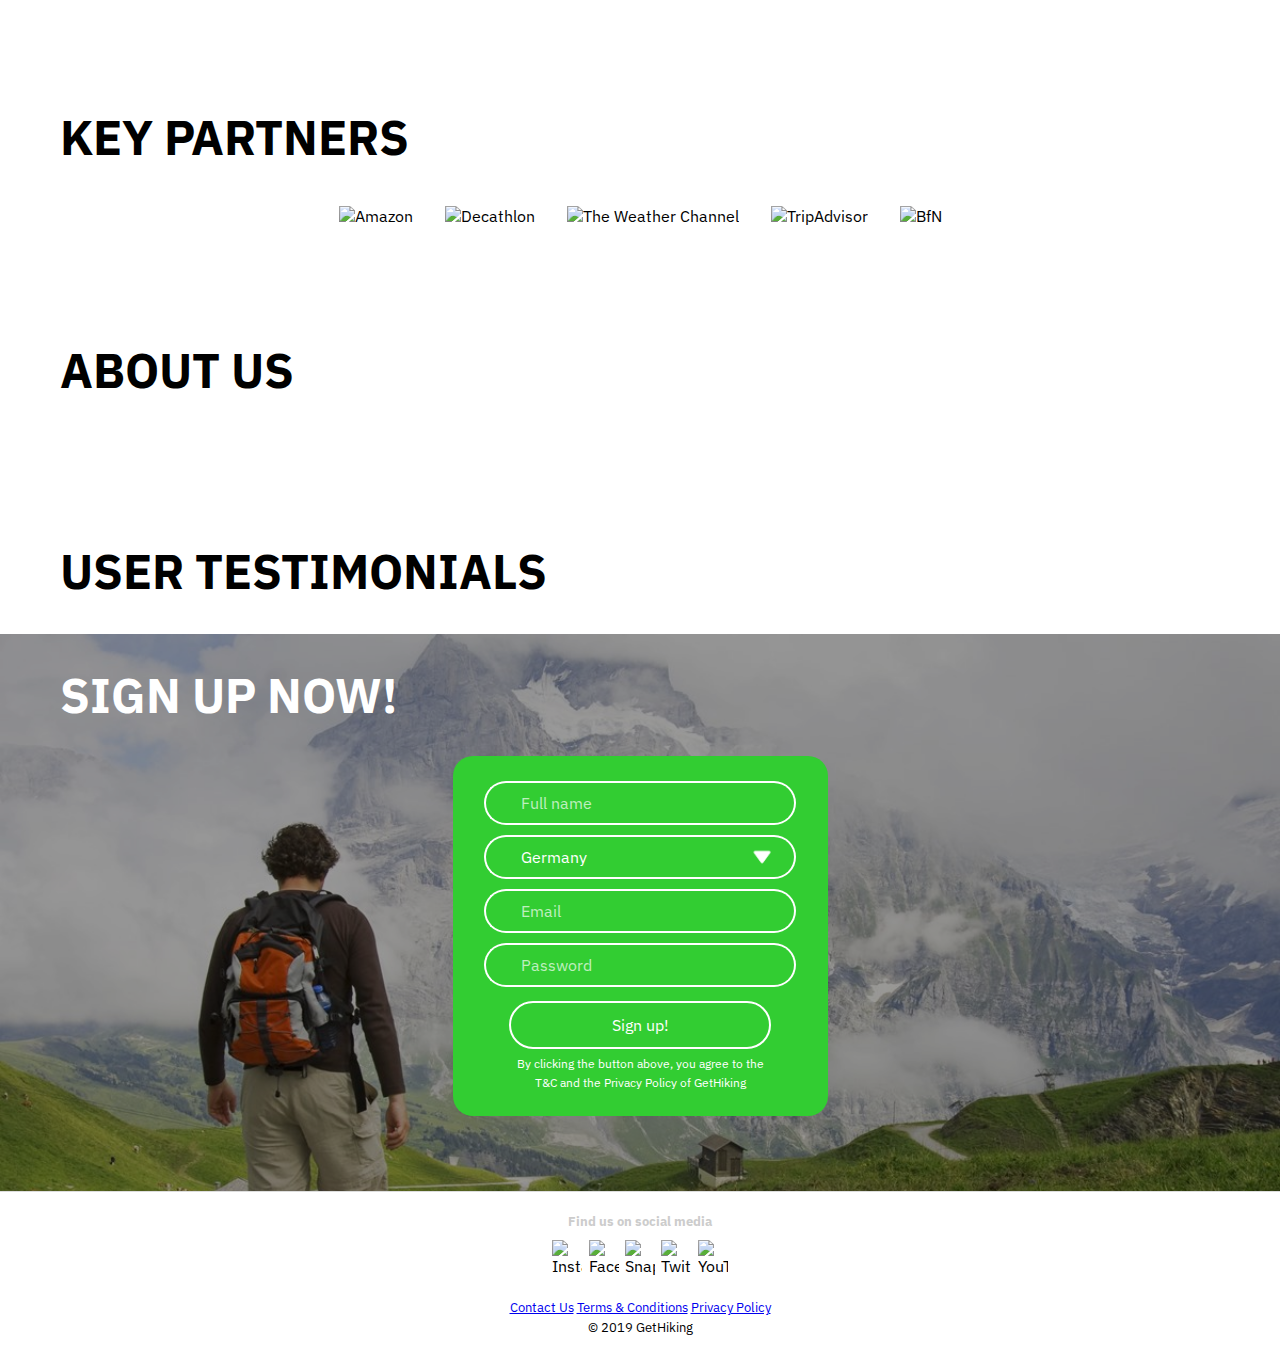
==== commit 45e54d3f: "finished sign-up form" ====
--- a/index.html
+++ b/index.html
@@ -33,7 +33,7 @@
                 <h4 id="headline2" class="hidden_on_load"><i class="fas fa-check"></i> Get high quality gear suggestions</h4>
                 <h4 id="headline3" class="hidden_on_load"><i class="fas fa-check"></i> Get insights and advice on your trails</h4>
                 <h4 id="headline4" class="hidden_on_load"><i class="fas fa-check"></i> Get suggestions based on your current setup</h4>
-                <a href="#" class="masthead-btn hidden_on_load">Sign up now</a><br />
+                <a href="#signup" class="masthead-btn hidden_on_load">Sign up now</a><br />
                 <small class="masthead-small hidden_on_load">Already a user? <a href="#">Click to login</a></small>
                 <h6 id="scroll_text" class="hidden_on_load">Scroll to find out more</h6>
                 <h5 class="scroll-animation hidden_on_load"><i id="angle_down" class="fas fa-angle-down"></i></h5>
@@ -96,17 +96,27 @@
                 <h1 class="all-caps">User Testimonials</h1>
             </div>
         </div>
-        <div class="section section-dark">
+        <div class="section section-dark" id="signup">
             <div class="signup-hero-img"></div>
             <div class="container">
                 <h1 class="all-caps">Sign up now!</h1>
                 <div class="center">
                     <form class="signup-form" onsubmit="signup(event); return false;" action="index.html" method="post">
-                        <input type="text" name="" value="" placeholder="Full name" class="form-control"><br />
-                        <input type="text" name="" value="" placeholder="Email" class="form-control"><br />
-                        <input type="password" name="" value="" placeholder="Password" class="form-control"><br />
-                        <input type="submit" class="form-control btn-link btn-success" value="Sign up!"><br />
+                        <label for="fullname" class="form-label"><i class="fas fa-user"></i></label>
+                        <input type="text" name="fullname" value="" placeholder="Full name" class="form-control form-input"><br />
+                        <label for="country" class="form-label"><i class="fas fa-globe-africa"></i></label>
+                        <select name="country" class="form-control form-input">
+                            <option selected>Germany</option>
+                            <option>United States</option>
+                        </select><br />
+                        <label for="fullname" class="form-label"><i class="fas fa-envelope"></i></label>
+                        <input type="text" name="" value="" placeholder="Email" class="form-control form-input"><br />
+                        <label for="fullname" class="form-label"><i class="fas fa-key"></i></label>
+                        <input type="password" name="" value="" placeholder="Password" class="form-control form-input"><br />
+                        <input type="submit" class="form-control btn-form" value="Sign up!"><br />
+                        <label style="color: white; font-size:0.9rem;"><small>By clicking the button above, you agree to the <br />T&C and the Privacy Policy of GetHiking</small></label>
                     </form>
+
                 </div>
             </div>
             <div class="spacer">
@@ -153,14 +163,12 @@
                     });
                 });
             });
-            $("nav").find("a").click(function(e) {
+            $("nav, header").find("a").click(function(e) {
                 e.preventDefault();
                 var section = $(this).attr("href");
                 $("html, body").animate({
                     scrollTop: $(section).offset().top - 70
                 }, 1500, "swing");
-                $(this).blur();
-
             });
             $(function () {
                 $(window).scroll(function () {
--- a/style.css
+++ b/style.css
@@ -370,31 +370,92 @@
     background-color: limegreen;
     border-radius: 20px;
     display: inline-block;
-    padding: 25px 0 0 0;
+    font-size: 0;
+    padding: 25px 0 25px 0;
     width: 375px;
-    height: 300px;
+    /* height: 300px; */
 }
 
 .form-control {
     background-color: rgba(0,0,0,0);
     color: white;
     padding: 10px;
-    width: 80% !important;
-    border: 1px solid white;
+    width: 70% !important;
+    border: 2px solid white;
     border-radius: 1.5rem;
     font-size: 1rem;
     font-family: 'IBM Plex Sans';
     margin: 0 0 10px 0;
 }
+
+.form-input {
+    border-left: none;
+    border-radius: 0rem;
+    border-top-right-radius: 1.5rem;
+    border-bottom-right-radius: 1.5rem;
+}
+
+.form-label {
+    color: white;
+    background-color: rgba(0,0,0,0);
+    color: white;
+    padding: 10px;
+    padding-left: 15px;
+    border: 2px solid white;
+    border-right: none;
+    border-top-left-radius: 1.5rem;
+    border-bottom-left-radius: 1.5rem;
+    font-size: 1rem;
+    margin: 0 0 10px 0;
+}
+
 input.form-control::placeholder {
     color: rgba(255,255,255, 0.7);
     font-family: 'IBM Plex Sans';
 }
 
+.btn-form, .btn-form:link, .btn-form:visited {
+    border: 2px solid white;
+    border-radius: 1.5rem;
+    padding: .75rem 2rem .75rem 2rem;
+    margin: .25rem 0 .25rem 0;
+    text-align: center;
+    display: inline-block;
+    min-width: 200px;
+    text-decoration: none !important;
+    transition: color .15s ease-in, background-color .15s ease-in;
+}
+
+.btn-form:hover {
+    color: limegreen;
+    background-color: white;
+}
+
+.btn-form:active {
+    background-color: #fafafa;
+}
+
 @media only screen and (max-width: 450px) {
     .signup-form {
         width: 90vw;
     }
+}
+
+select.form-control {
+    width: 76% !important;
+    /* padding: 10px;
+    font-size: 16px;
+    border: 1px solid #ccc;
+    height: 40px;
+    border: 2px solid white;
+    background-color: rgba(0,0,0,0); */
+    background-image: url(arrow-down-icon.png);
+    background-position: 95%;
+    background-repeat: no-repeat;
+    background-size: contain;
+    -webkit-appearance: none;
+    -moz-appearance: none;
+    appearance: none;
 }
 
 .btn-link {
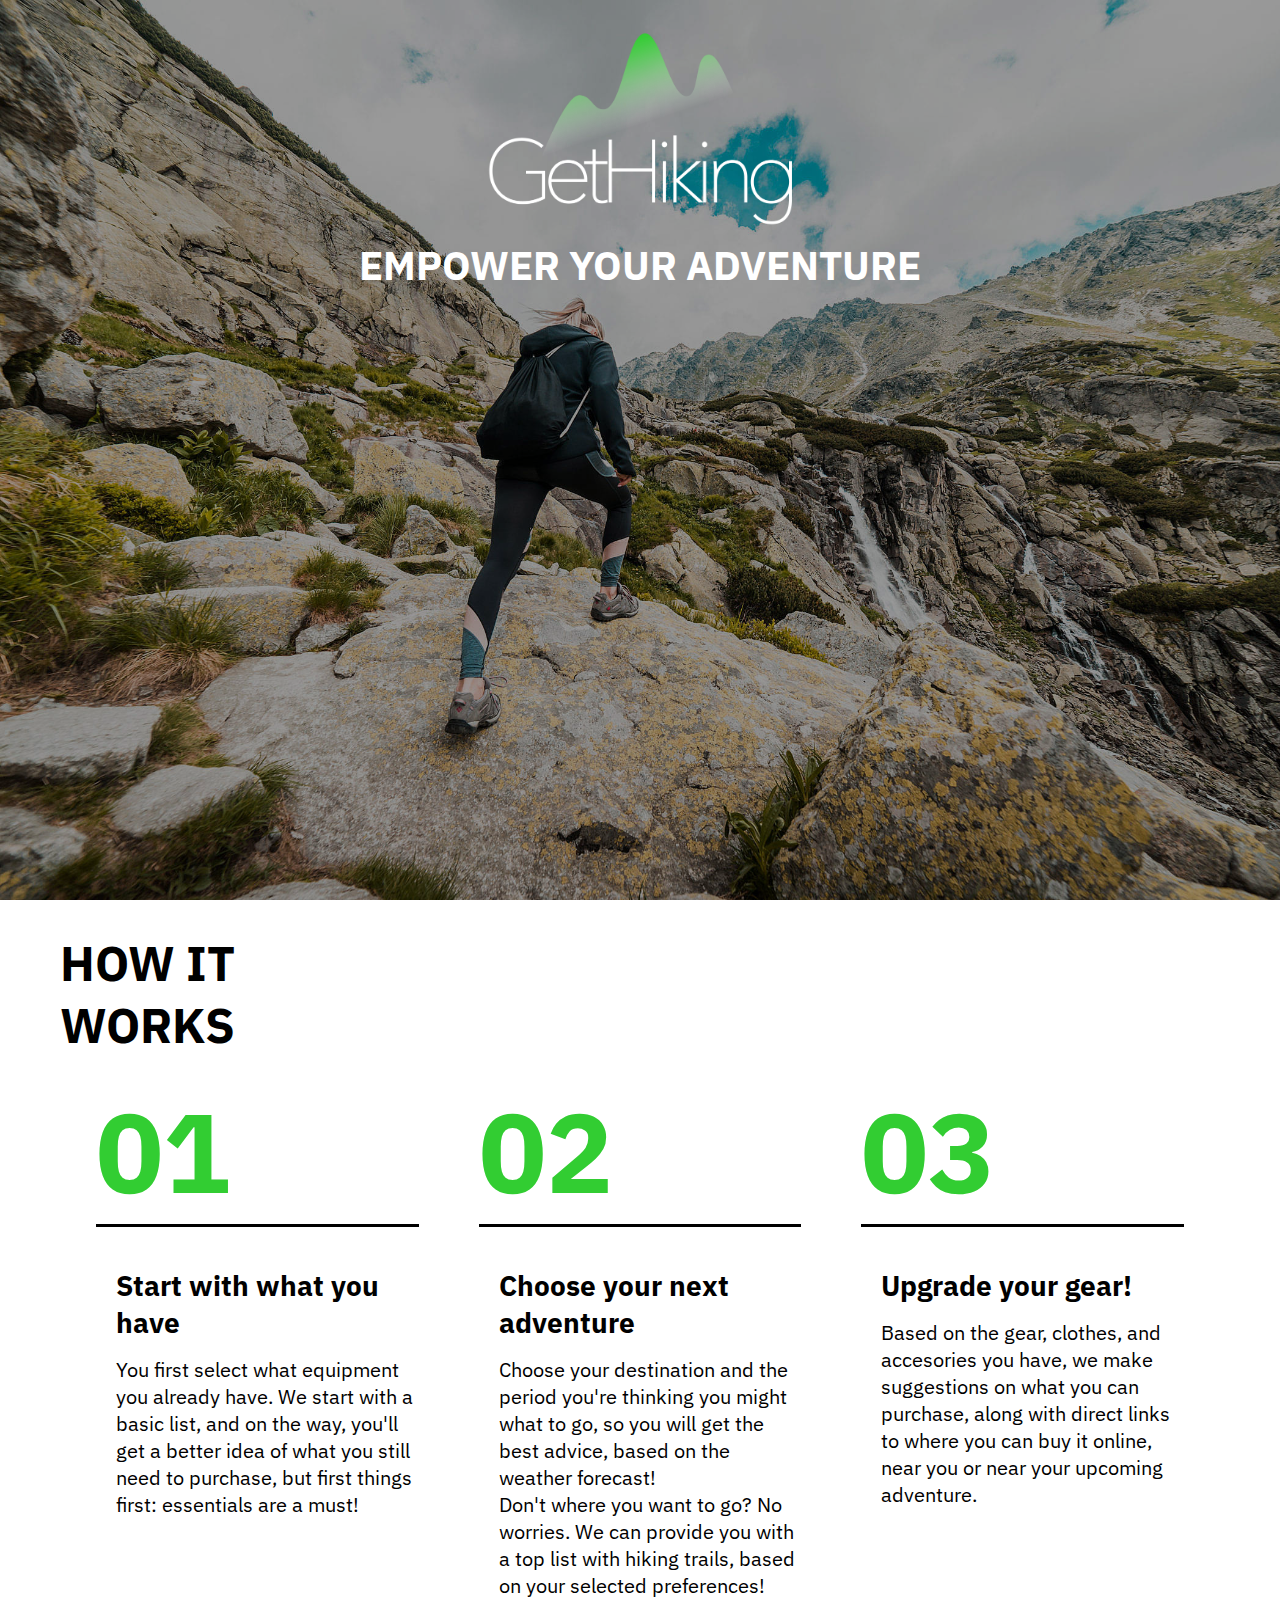
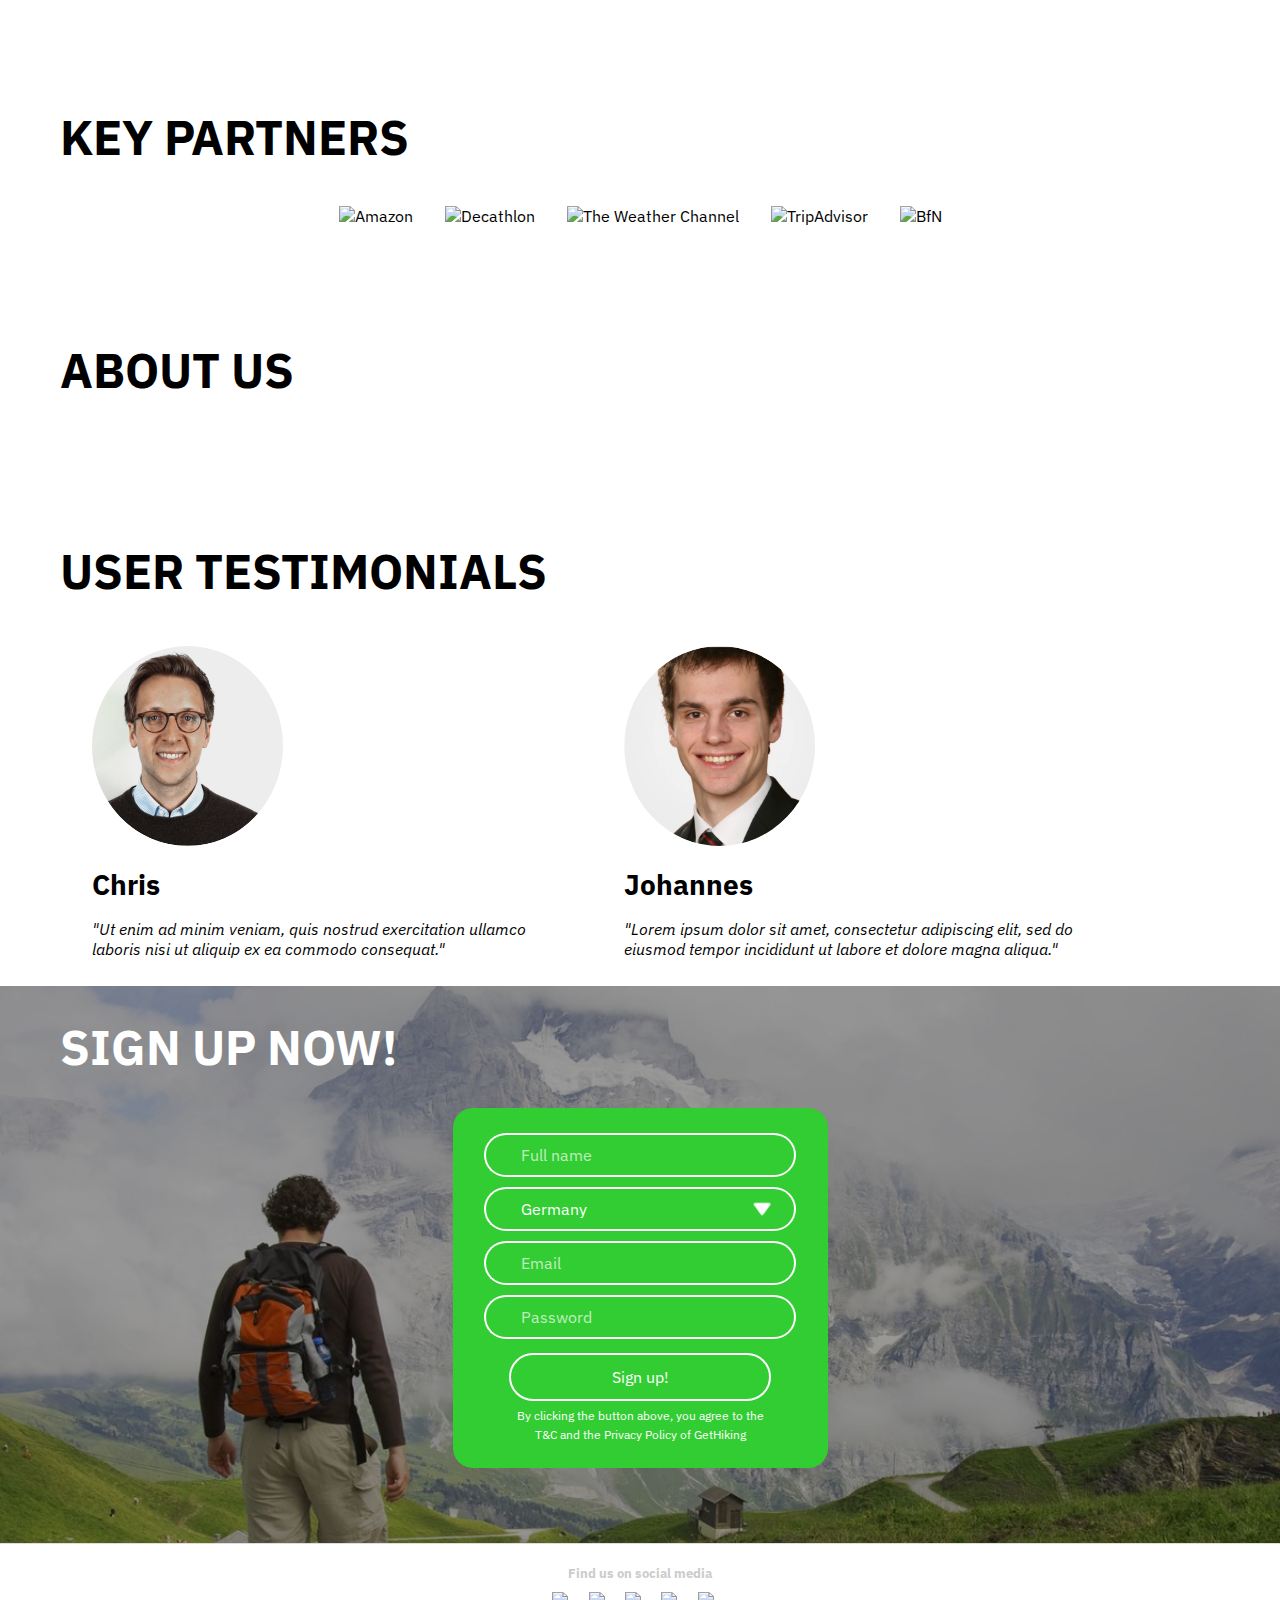
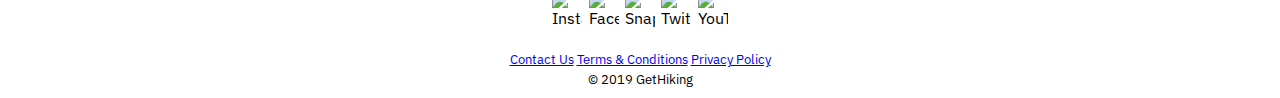
==== commit 8b0e940c: "Added user testimonials" ====
--- a/index.html
+++ b/index.html
@@ -94,6 +94,32 @@
         <div class="section">
             <div class="container">
                 <h1 class="all-caps">User Testimonials</h1>
+                <div class="flex-container-block">
+                    <div class="flex-box-block">
+                        <div class="flex-container-block">
+                            <div class="flex-box-block">
+                                <img src="chris.png" alt="Johannes" class="img-control">
+                            </div>
+                            <div class="flex-box-block">
+                                <h3 class="flex-header-block">Chris</h3>
+                                <i class="fas fa-star"></i><i class="fas fa-star"></i><i class="fas fa-star"></i><i class="fas fa-star"></i><i class="fas fa-star"></i>
+                                <p> <i>"Ut enim ad minim veniam, quis nostrud exercitation ullamco laboris nisi ut aliquip ex ea commodo consequat."</i> </p>
+                            </div>
+                        </div>
+                    </div>
+                    <div class="flex-box-block">
+                        <div class="flex-container-block">
+                            <div class="flex-box-block">
+                                <img src="johannes.png" alt="Johannes" class="img-control">
+                            </div>
+                            <div class="flex-box-block">
+                                <h3 class="flex-header-block">Johannes</h3>
+                                <i class="fas fa-star"></i><i class="fas fa-star"></i><i class="fas fa-star"></i><i class="fas fa-star"></i>
+                                <p> <i>"Lorem ipsum dolor sit amet, consectetur adipiscing elit, sed do eiusmod tempor incididunt ut labore et dolore magna aliqua."</i> </p>
+                            </div>
+                        </div>
+                    </div>
+                </div>
             </div>
         </div>
         <div class="section section-dark" id="signup">
--- a/style.css
+++ b/style.css
@@ -238,6 +238,7 @@
     /* background-color: black; */
 }
 
+
 .flex-container {
     display: flex;
     align-content: center;
@@ -245,11 +246,25 @@
     flex-flow: row wrap;
 }
 
+.flex-container-block {
+    display: flex;
+    align-content: flex-start;
+    justify-content: flex-start;
+    flex-flow: row wrap;
+    align-items: flex
+}
+
 .flex-box {
     max-width: 200px;
     padding: .1rem .75rem .1rem .75rem;
     margin: .25rem .25rem .25rem .25rem;
     align-self: center;
+}
+
+.flex-box-block {
+    max-width: 500px;
+    padding: .1rem .75rem .1rem .75rem;
+    margin: .25rem .25rem .25rem .25rem;
 }
 
 .flex-box-text {
@@ -260,6 +275,10 @@
     text-align: left;
 }
 
+.img-control {
+    height: 200px;
+    border-radius: 50%
+}
 .section-dark .flex-box-text, .section-dark h1 {
     color: white;
 }
@@ -294,6 +313,12 @@
     font-size: 1.75rem;
     padding: 0 0 0 20px;
     margin: 5px 30px 15px 30px;
+}
+
+h3.flex-header-block {
+    font-size: 1.75rem;
+    padding: 0;
+    margin: 5px 0 5px 0;
 }
 
 .flex-p {
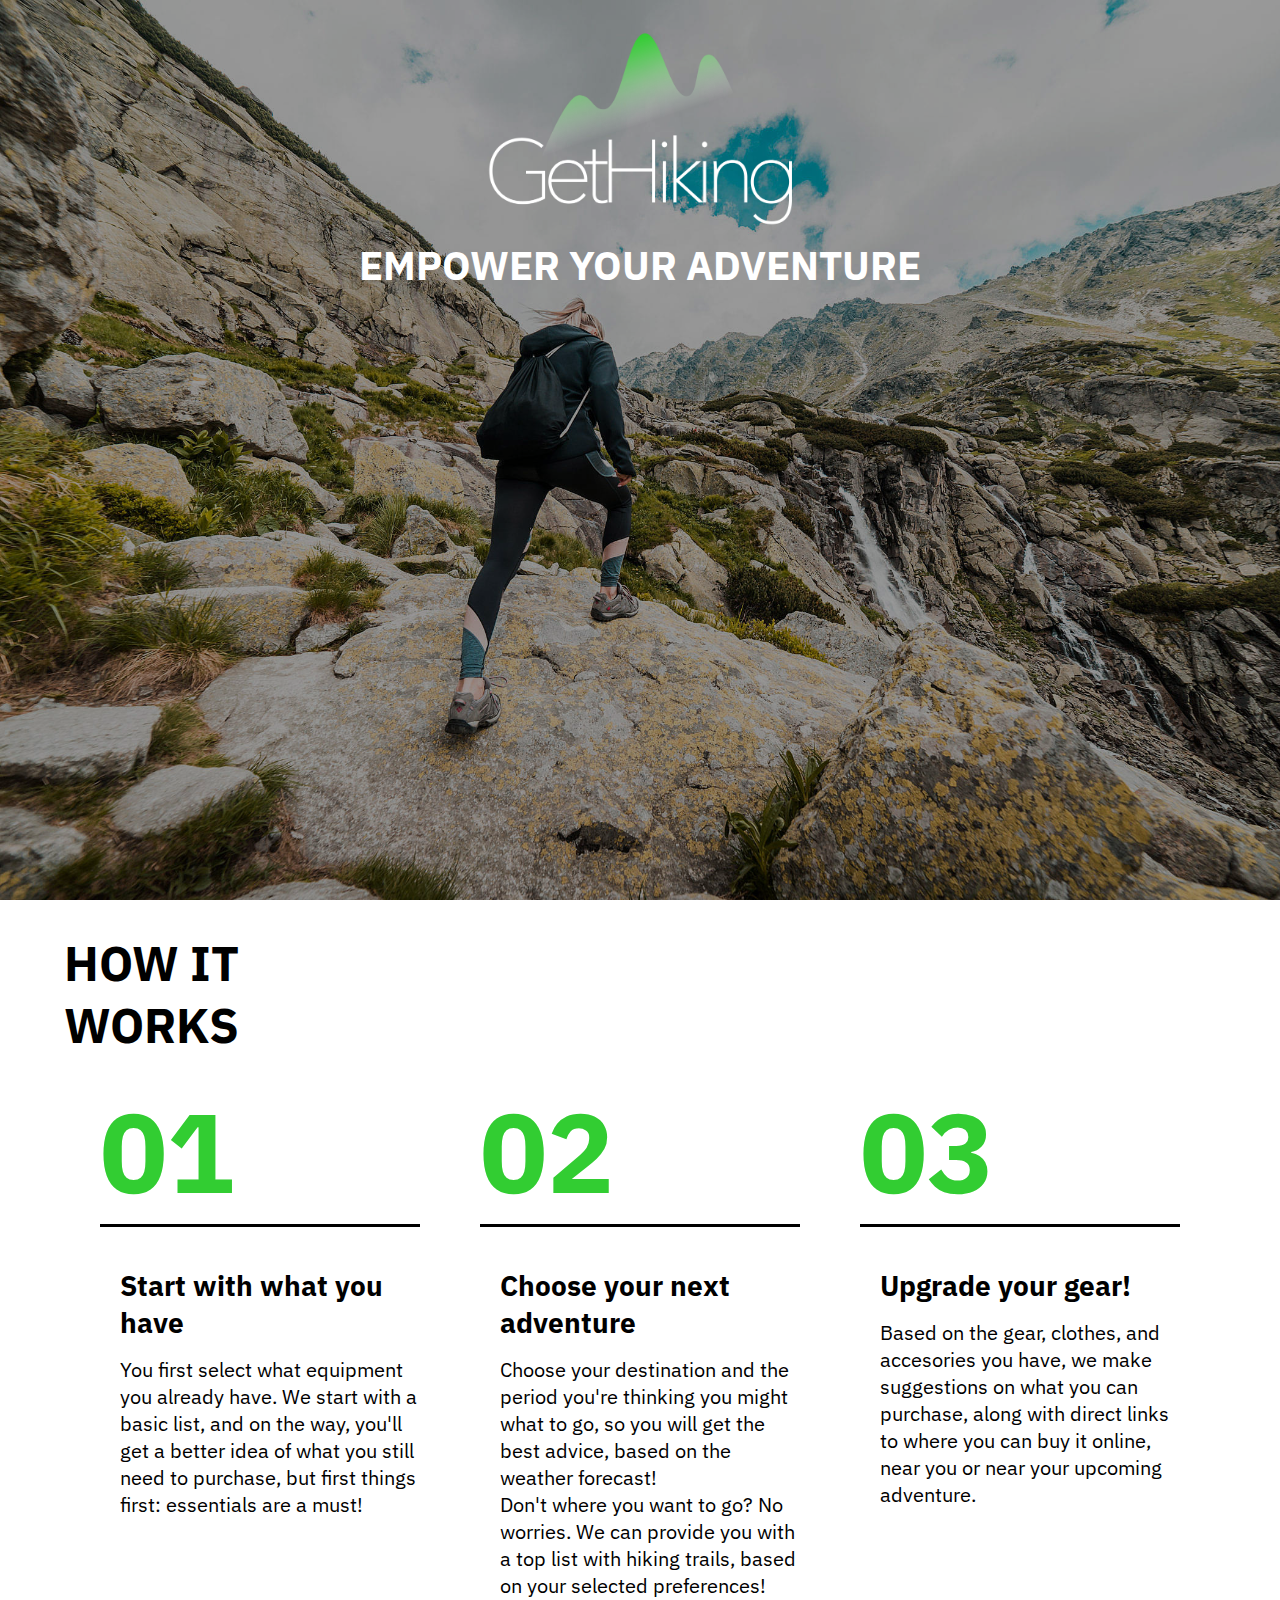
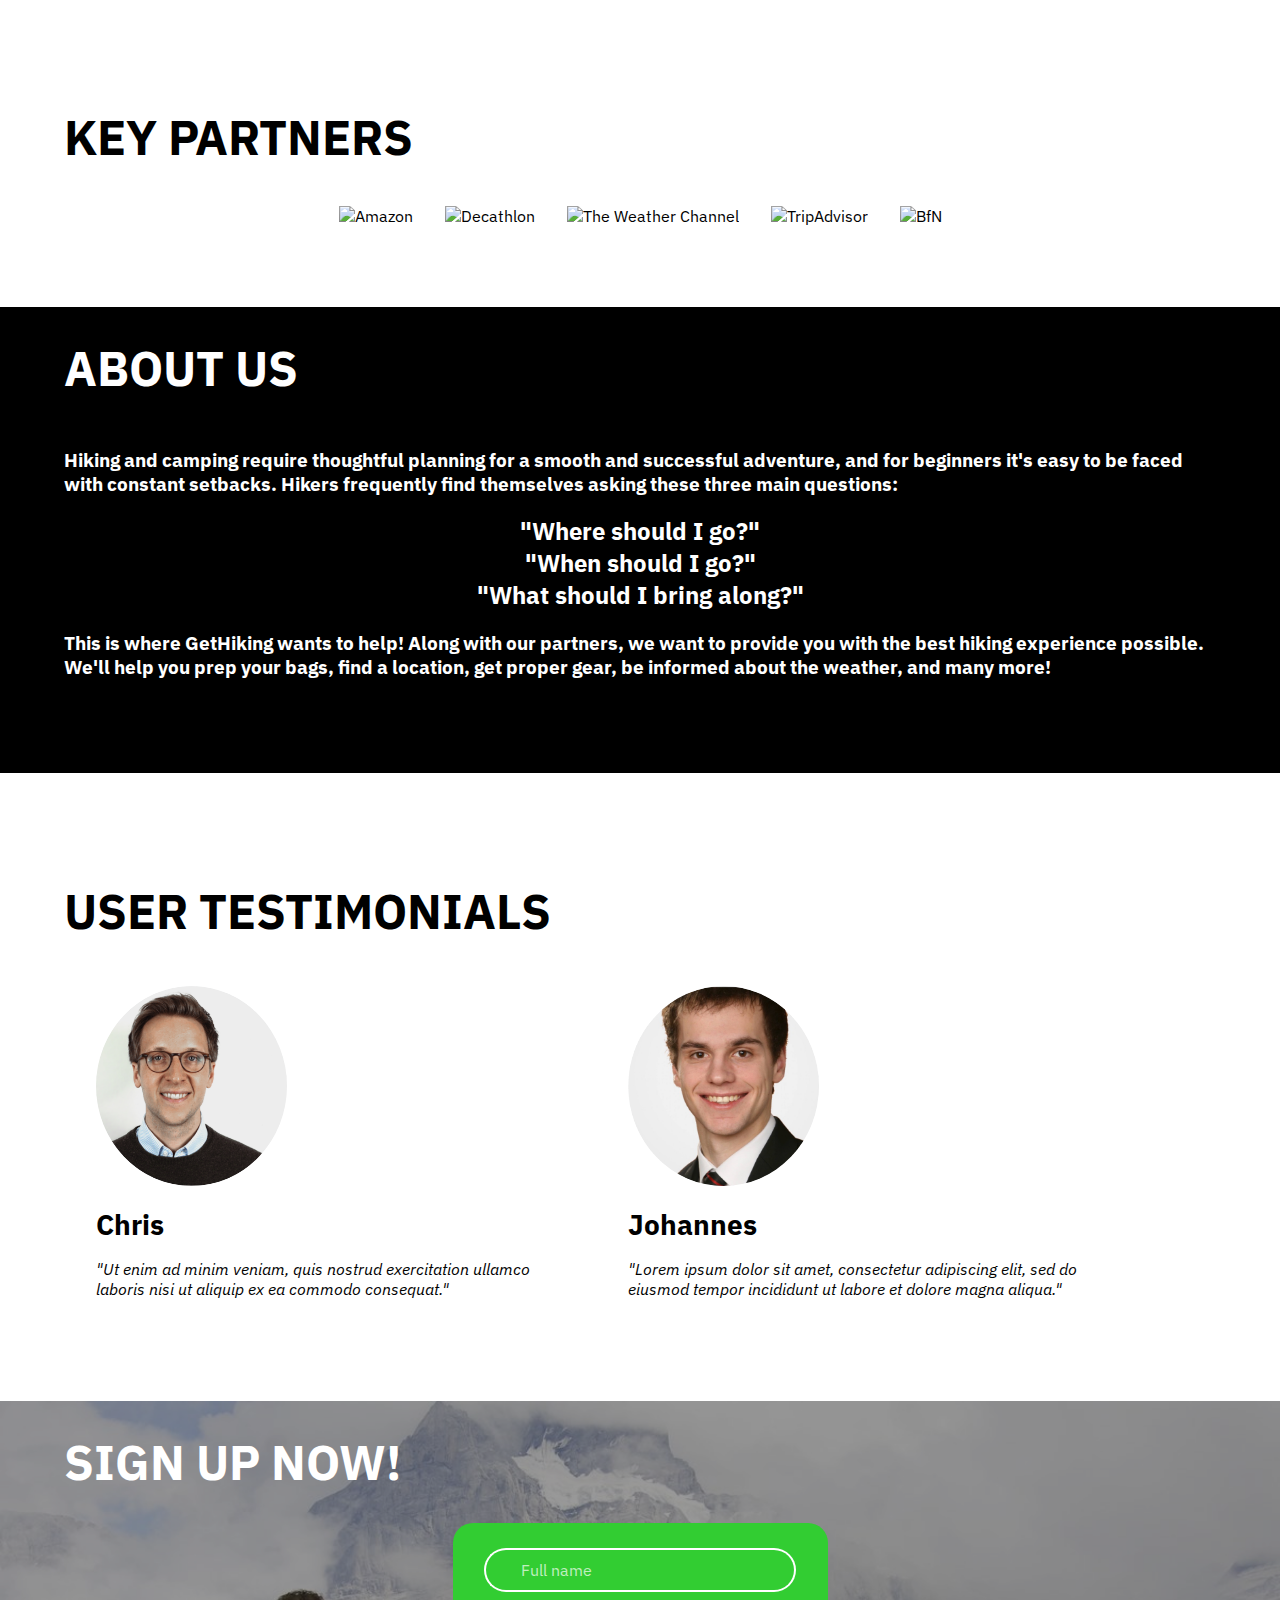
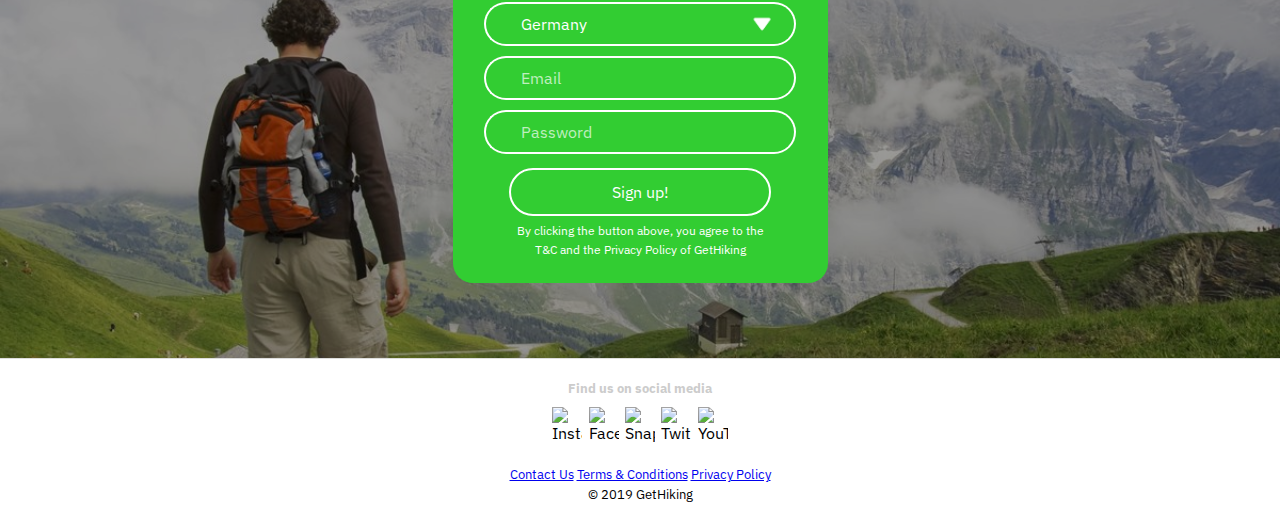
==== commit 46b81c30: "Added about us section" ====
--- a/index.html
+++ b/index.html
@@ -18,7 +18,6 @@
             <div class="navbar-content">
                 <img src="gethiking_logo_wob.png" alt="GetHiking Logo" class="navbar-brand">
                 <div class="navbar-links">
-                    <a href="#about" class="navbar-link">About Us</a>
                     <a href="#login" class="navbar-link">Sign In</a>
                     <a href="#signup" class="navbar-link focus">Sign Up</a>
                 </div>
@@ -85,10 +84,20 @@
             </div>
         </div>
         <div class="spacer"></div>
-        <div class="section" id="about">
+        <div class="section section-dark" id="about">
             <div class="container">
                 <h1 class="all-caps">About Us</h1>
-            </div>
+                <h3> Hiking and camping require thoughtful planning for a smooth and successful
+                    adventure, and for beginners it's easy to be faced with constant setbacks. Hikers frequently
+                    find themselves asking these three main questions:</h3>
+                <div class="center">
+                    <h2>"Where should I go?"<br />"When should I go?"<br /> "What should I bring along?"</h2>
+                </div>
+                <h3>This is where GetHiking wants to help! Along with our partners, we want to provide you with
+                    the best hiking experience possible. We'll help you prep your bags, find a location, get
+                    proper gear, be informed about the weather, and many more!</h3>
+            </div>
+            <div class="spacer"></div>
         </div>
         <div class="spacer"></div>
         <div class="section">
@@ -122,7 +131,8 @@
                 </div>
             </div>
         </div>
-        <div class="section section-dark" id="signup">
+        <div class="spacer"></div>
+        <div class="section section-img" id="signup">
             <div class="signup-hero-img"></div>
             <div class="container">
                 <h1 class="all-caps">Sign up now!</h1>
--- a/style.css
+++ b/style.css
@@ -9,7 +9,7 @@
 
 .container, .container-fluid {
     max-width: 1160px;
-    padding: 0 2vw 0 2vw;
+    padding: 0 5vw 0 5vw;
     margin: 0 auto;
 }
 
@@ -235,7 +235,7 @@
 }
 
 .section-dark {
-    /* background-color: black; */
+    background-color: black;
 }
 
 
@@ -279,7 +279,7 @@
     height: 200px;
     border-radius: 50%
 }
-.section-dark .flex-box-text, .section-dark h1 {
+.section-dark, .section-img {
     color: white;
 }
 
@@ -303,7 +303,7 @@
     color: limegreen;
 }
 
-.section-dark h1 {
+.section-dark h1, .section-img h1 {
     margin: 0;
     padding-top: 30px;
     padding-bottom: 30px;
